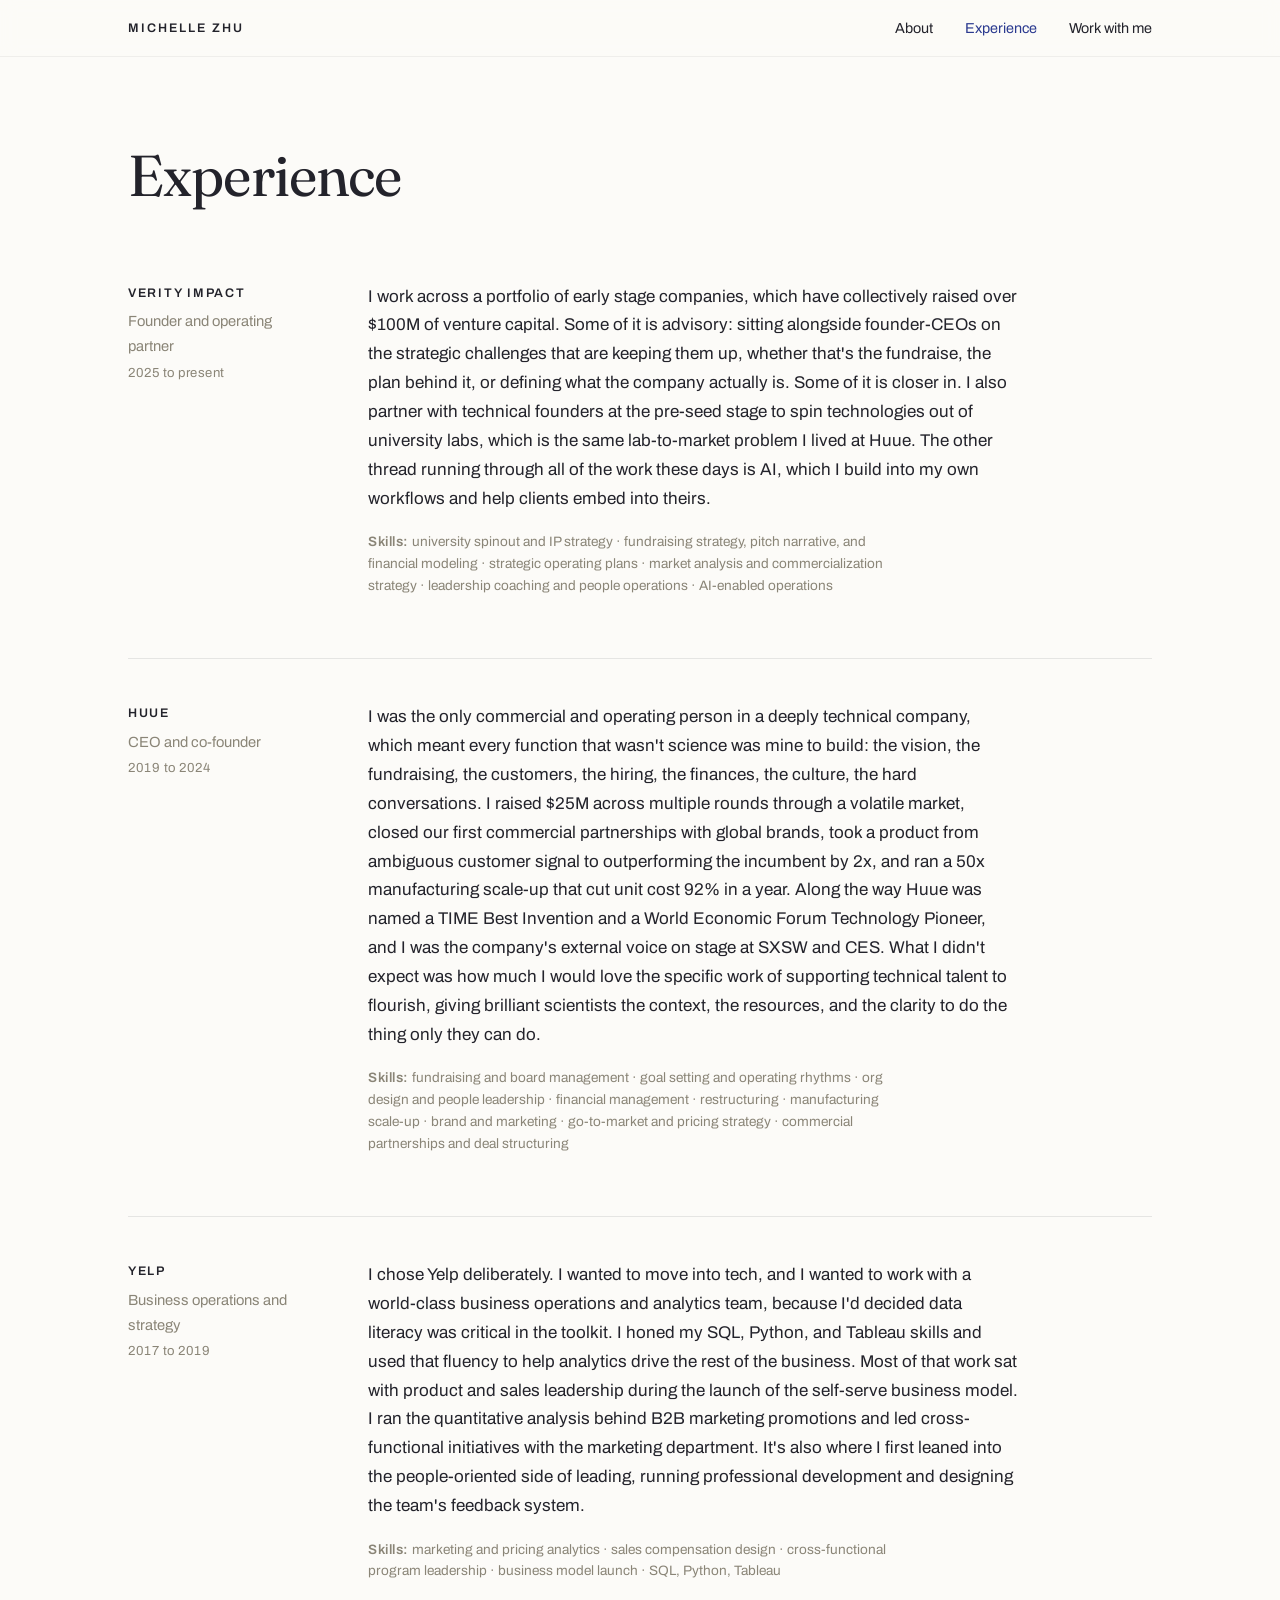
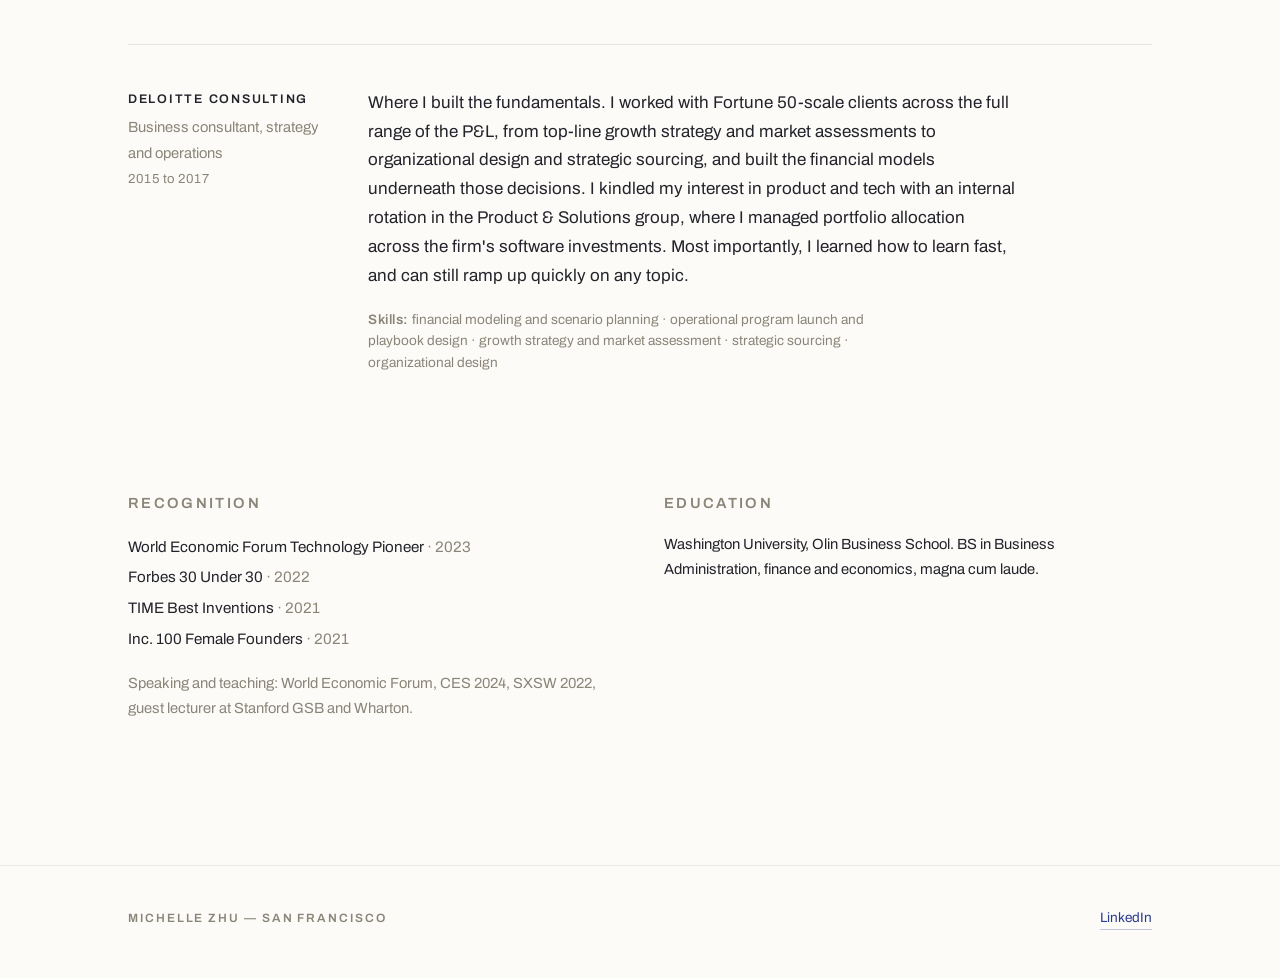
==== experience.html @ e478f890 "Split site into three pages: About, Experience, Work with me Move shared CSS to styles.css and JS to" ====
<!DOCTYPE html>
<html lang="en">
<head>
  <meta charset="UTF-8" />
  <meta name="viewport" content="width=device-width, initial-scale=1.0" />
  <title>Experience — Michelle Zhu</title>
  <meta name="description" content="Michelle Zhu's experience: Verity Impact, Huue, Yelp, and Deloitte Consulting." />

  <!-- Google Fonts: Fraunces (display) + Archivo (body/UI) -->
  <link rel="preconnect" href="https://fonts.googleapis.com" />
  <link rel="preconnect" href="https://fonts.gstatic.com" crossorigin />
  <link href="https://fonts.googleapis.com/css2?family=Archivo:wght@400;500;600&family=Fraunces:opsz,wght@9..144,400;9..144,500&display=swap" rel="stylesheet" />

  <link rel="stylesheet" href="styles.css" />
</head>
<body>

  <!-- ===================== NAV ===================== -->
  <header class="nav">
    <div class="wrap nav-inner">
      <a href="index.html" class="brand">Michelle Zhu</a>
      <button class="nav-toggle" aria-label="Menu" aria-expanded="false" aria-controls="nav-links">
        <svg width="22" height="22" viewBox="0 0 22 22" fill="none" stroke="currentColor" stroke-width="1.5">
          <line x1="3" y1="7" x2="19" y2="7" />
          <line x1="3" y1="15" x2="19" y2="15" />
        </svg>
      </button>
      <nav class="nav-links" id="nav-links">
        <a href="index.html">About</a>
        <a href="experience.html" aria-current="page">Experience</a>
        <a href="work.html">Work with me</a>
      </nav>
    </div>
  </header>

  <!-- ===================== PAGE HEADER ===================== -->
  <section class="page-hero">
    <div class="wrap">
      <h1>Experience</h1>
    </div>
  </section>

  <!-- ===================== EXPERIENCE ===================== -->
  <section id="experience" class="section">
    <div class="wrap">

      <!-- Verity Impact -->
      <div class="entry">
        <div class="entry-grid">
          <div>
            <p class="entry-org">Verity Impact</p>
            <p class="entry-meta">Founder and operating partner
              <span class="entry-dates">2025 to present</span>
            </p>
          </div>
          <div class="entry-body">
            <p>I work across a portfolio of early stage companies, which have collectively raised over $100M of venture capital. Some of it is advisory: sitting alongside founder-CEOs on the strategic challenges that are keeping them up, whether that's the fundraise, the plan behind it, or defining what the company actually is. Some of it is closer in. I also partner with technical founders at the pre-seed stage to spin technologies out of university labs, which is the same lab-to-market problem I lived at Huue. The other thread running through all of the work these days is AI, which I build into my own workflows and help clients embed into theirs.</p>
            <p class="skills"><span class="skills-label">Skills:</span> university spinout and IP strategy · fundraising strategy, pitch narrative, and financial modeling · strategic operating plans · market analysis and commercialization strategy · leadership coaching and people operations · AI-enabled operations</p>
          </div>
        </div>
      </div>

      <!-- Huue -->
      <div class="entry">
        <div class="entry-grid">
          <div>
            <p class="entry-org">Huue</p>
            <p class="entry-meta">CEO and co-founder
              <span class="entry-dates">2019 to 2024</span>
            </p>
          </div>
          <div class="entry-body">
            <p>I was the only commercial and operating person in a deeply technical company, which meant every function that wasn't science was mine to build: the vision, the fundraising, the customers, the hiring, the finances, the culture, the hard conversations. I raised $25M across multiple rounds through a volatile market, closed our first commercial partnerships with global brands, took a product from ambiguous customer signal to outperforming the incumbent by 2x, and ran a 50x manufacturing scale-up that cut unit cost 92% in a year. Along the way Huue was named a TIME Best Invention and a World Economic Forum Technology Pioneer, and I was the company's external voice on stage at SXSW and CES. What I didn't expect was how much I would love the specific work of supporting technical talent to flourish, giving brilliant scientists the context, the resources, and the clarity to do the thing only they can do.</p>
            <p class="skills"><span class="skills-label">Skills:</span> fundraising and board management · goal setting and operating rhythms · org design and people leadership · financial management · restructuring · manufacturing scale-up · brand and marketing · go-to-market and pricing strategy · commercial partnerships and deal structuring</p>
          </div>
        </div>
      </div>

      <!-- Yelp -->
      <div class="entry">
        <div class="entry-grid">
          <div>
            <p class="entry-org">Yelp</p>
            <p class="entry-meta">Business operations and strategy
              <span class="entry-dates">2017 to 2019</span>
            </p>
          </div>
          <div class="entry-body">
            <p>I chose Yelp deliberately. I wanted to move into tech, and I wanted to work with a world-class business operations and analytics team, because I'd decided data literacy was critical in the toolkit. I honed my SQL, Python, and Tableau skills and used that fluency to help analytics drive the rest of the business. Most of that work sat with product and sales leadership during the launch of the self-serve business model. I ran the quantitative analysis behind B2B marketing promotions and led cross-functional initiatives with the marketing department. It's also where I first leaned into the people-oriented side of leading, running professional development and designing the team's feedback system.</p>
            <p class="skills"><span class="skills-label">Skills:</span> marketing and pricing analytics · sales compensation design · cross-functional program leadership · business model launch · SQL, Python, Tableau</p>
          </div>
        </div>
      </div>

      <!-- Deloitte -->
      <div class="entry">
        <div class="entry-grid">
          <div>
            <p class="entry-org">Deloitte Consulting</p>
            <p class="entry-meta">Business consultant, strategy and operations
              <span class="entry-dates">2015 to 2017</span>
            </p>
          </div>
          <div class="entry-body">
            <p>Where I built the fundamentals. I worked with Fortune 50-scale clients across the full range of the P&L, from top-line growth strategy and market assessments to organizational design and strategic sourcing, and built the financial models underneath those decisions. I kindled my interest in product and tech with an internal rotation in the Product & Solutions group, where I managed portfolio allocation across the firm's software investments. Most importantly, I learned how to learn fast, and can still ramp up quickly on any topic.</p>
            <p class="skills"><span class="skills-label">Skills:</span> financial modeling and scenario planning · operational program launch and playbook design · growth strategy and market assessment · strategic sourcing · organizational design</p>
          </div>
        </div>
      </div>

      <!-- Recognition + Education -->
      <div class="compact-grid">
        <div class="compact">
          <p class="label" style="margin-bottom: 1rem;">Recognition</p>
          <ul>
            <li>World Economic Forum Technology Pioneer <span class="year">· 2023</span></li>
            <li>Forbes 30 Under 30 <span class="year">· 2022</span></li>
            <li>TIME Best Inventions <span class="year">· 2021</span></li>
            <li>Inc. 100 Female Founders <span class="year">· 2021</span></li>
          </ul>
          <p>Speaking and teaching: World Economic Forum, CES 2024, SXSW 2022, guest lecturer at Stanford GSB and Wharton.</p>
        </div>
        <div class="compact">
          <p class="label" style="margin-bottom: 1rem;">Education</p>
          <p style="color: var(--ink);">Washington University, Olin Business School. BS in Business Administration, finance and economics, magna cum laude.</p>
        </div>
      </div>
    </div>
  </section>

  <!-- ===================== FOOTER ===================== -->
  <footer>
    <div class="wrap footer-inner">
      <span class="label">Michelle Zhu — San Francisco</span>
      <a href="https://linkedin.com/in/michellejzhu35" target="_blank" rel="noopener">LinkedIn</a>
    </div>
  </footer>

  <script src="main.js"></script>
</body>
</html>
---- styles.css ----
:root {
  --paper: #FCFBF8;
  --ink: #23232B;
  --indigo: #2B3A8F;
  --warm-gray: #8A8577;

  --display: "Fraunces", Georgia, serif;
  --body: "Archivo", -apple-system, BlinkMacSystemFont, "Segoe UI", sans-serif;

  --measure: 65ch;
  --max: 1120px;
}

* { box-sizing: border-box; }

html { scroll-behavior: smooth; }

body {
  margin: 0;
  background: var(--paper);
  color: var(--ink);
  font-family: var(--body);
  font-size: 1.0625rem;
  line-height: 1.7;
  -webkit-font-smoothing: antialiased;
  text-rendering: optimizeLegibility;
}

/* Selection nods to the accent */
::selection { background: rgba(43, 58, 143, 0.14); }

a {
  color: var(--indigo);
  text-decoration: none;
  border-bottom: 1px solid rgba(43, 58, 143, 0.28);
  transition: border-color 0.15s ease;
}
a:hover { border-bottom-color: var(--indigo); }

/* ---------- Layout helpers ---------- */
.wrap {
  width: 100%;
  max-width: var(--max);
  margin: 0 auto;
  padding: 0 clamp(1.25rem, 5vw, 3rem);
}

.measure { max-width: var(--measure); }

.label {
  font-family: var(--body);
  font-size: 0.75rem;
  font-weight: 600;
  letter-spacing: 0.16em;
  text-transform: uppercase;
  color: var(--warm-gray);
}

/* ---------- Top nav ---------- */
.nav {
  position: sticky;
  top: 0;
  z-index: 50;
  background: rgba(252, 251, 248, 0.88);
  backdrop-filter: saturate(140%) blur(8px);
  -webkit-backdrop-filter: saturate(140%) blur(8px);
  border-bottom: 1px solid rgba(35, 35, 43, 0.06);
}
.nav-inner {
  display: flex;
  align-items: center;
  justify-content: space-between;
  padding-top: 1rem;
  padding-bottom: 1rem;
}
.brand {
  font-family: var(--body);
  font-size: 0.78rem;
  font-weight: 600;
  letter-spacing: 0.16em;
  text-transform: uppercase;
  color: var(--ink);
  border: none;
}
.brand:hover { border: none; }
.nav-links {
  display: flex;
  gap: 2rem;
  align-items: center;
}
.nav-links a {
  font-size: 0.9rem;
  color: var(--ink);
  border: none;
}
.nav-links a:hover { color: var(--indigo); border: none; }
.nav-links a[aria-current="page"] { color: var(--indigo); }

.nav-toggle {
  display: none;
  background: none;
  border: none;
  cursor: pointer;
  padding: 0.4rem;
  color: var(--ink);
}
.nav-toggle svg { display: block; }

/* ---------- Hero (About) ---------- */
.hero {
  padding-top: clamp(3.5rem, 9vw, 6.5rem);
  padding-bottom: clamp(2.5rem, 6vw, 4rem);
}
.hero-grid {
  display: grid;
  grid-template-columns: 1fr;
  gap: clamp(2rem, 5vw, 3.5rem);
  align-items: start;
}
@media (min-width: 860px) {
  .hero-grid {
    grid-template-columns: minmax(0, 1.35fr) minmax(0, 1fr);
    align-items: center;
  }
}

.hero .kicker {
  margin: 0 0 1.5rem;
}
.hero h1 {
  font-family: var(--display);
  font-weight: 400;
  font-size: clamp(2.6rem, 6.4vw, 4.4rem);
  line-height: 1.05;
  letter-spacing: -0.015em;
  margin: 0 0 1.4rem;
}
.hero h1 .accent { color: var(--indigo); }
.hero .subhead {
  font-family: var(--display);
  font-weight: 400;
  font-size: clamp(1.15rem, 2.4vw, 1.5rem);
  line-height: 1.35;
  color: var(--ink);
  max-width: 34ch;
  margin: 0;
}

/* ---------- Interior page header ---------- */
.page-hero {
  padding-top: clamp(3rem, 8vw, 5.5rem);
  padding-bottom: clamp(1rem, 3vw, 1.75rem);
}
.page-hero .kicker { margin: 0 0 0.9rem; }
.page-hero h1 {
  font-family: var(--display);
  font-weight: 400;
  font-size: clamp(2.2rem, 5.2vw, 3.6rem);
  line-height: 1.06;
  letter-spacing: -0.015em;
  margin: 0;
}

/* Photo */
.portrait {
  width: 100%;
  aspect-ratio: 4 / 5;
  background: linear-gradient(160deg, #EFEDE6 0%, #E7E4DA 100%);
  border-radius: 2px;
  display: flex;
  align-items: center;
  justify-content: center;
  overflow: hidden;
}
.portrait img {
  width: 100%;
  height: 100%;
  object-fit: cover;
  display: block;
}
.portrait .placeholder {
  font-family: var(--body);
  font-size: 0.72rem;
  letter-spacing: 0.14em;
  text-transform: uppercase;
  color: var(--warm-gray);
  text-align: center;
  padding: 1rem;
}

/* ---------- Sections ---------- */
section { scroll-margin-top: 5rem; }

.section {
  padding-top: clamp(2rem, 5vw, 3rem);
  padding-bottom: clamp(1rem, 3vw, 2rem);
}
.section-head {
  margin-bottom: clamp(2rem, 4vw, 3rem);
}

.narrative p {
  max-width: var(--measure);
  margin: 0 0 1.5rem;
}
.narrative p:last-child { margin-bottom: 0; }

/* thin divider */
.rule {
  border: none;
  border-top: 1px solid rgba(35, 35, 43, 0.1);
  margin: clamp(3rem, 7vw, 5rem) 0 0;
  max-width: var(--max);
}

/* ---------- Experience ---------- */
.xp-intro {
  font-family: var(--display);
  font-size: clamp(1.35rem, 3vw, 1.9rem);
  font-weight: 400;
  line-height: 1.3;
  letter-spacing: -0.01em;
  max-width: 24ch;
  margin: 0;
}

.entry {
  padding: clamp(2rem, 4vw, 2.75rem) 0;
  border-top: 1px solid rgba(35, 35, 43, 0.1);
}
.entry:first-of-type { border-top: none; padding-top: 0; }

.entry-grid {
  display: grid;
  grid-template-columns: 1fr;
  gap: 0.35rem 3rem;
}
@media (min-width: 820px) {
  .entry-grid {
    grid-template-columns: 12rem minmax(0, 1fr);
    gap: 0 3rem;
  }
}

.entry-org {
  font-family: var(--body);
  font-size: 0.78rem;
  font-weight: 600;
  letter-spacing: 0.14em;
  text-transform: uppercase;
  color: var(--ink);
  margin: 0 0 0.35rem;
}
.entry-meta {
  font-size: 0.92rem;
  color: var(--warm-gray);
  margin: 0;
}
.entry-dates {
  display: block;
  margin-top: 0.15rem;
  font-size: 0.82rem;
  letter-spacing: 0.04em;
  color: var(--warm-gray);
}
.entry-body p {
  max-width: var(--measure);
  margin: 0 0 1.1rem;
}
.skills {
  max-width: var(--measure);
  font-size: 0.85rem;
  line-height: 1.6;
  color: var(--warm-gray);
  margin: 0;
}
.skills .skills-label {
  font-weight: 600;
  letter-spacing: 0.04em;
}

/* Recognition + Education compact blocks */
.compact-grid {
  display: grid;
  grid-template-columns: 1fr;
  gap: clamp(2rem, 5vw, 3rem);
  margin-top: clamp(2.5rem, 5vw, 3.5rem);
}
@media (min-width: 720px) {
  .compact-grid { grid-template-columns: 1fr 1fr; }
}
.compact h3 {
  margin: 0 0 1rem;
}
.compact ul {
  list-style: none;
  padding: 0;
  margin: 0 0 1rem;
  max-width: var(--measure);
}
.compact li {
  font-size: 0.95rem;
  color: var(--ink);
  padding: 0.15rem 0;
}
.compact li .year { color: var(--warm-gray); }
.compact p {
  font-size: 0.92rem;
  color: var(--warm-gray);
  max-width: var(--measure);
  margin: 0;
}

/* ---------- Work with me ---------- */
.offer {
  margin: clamp(1.5rem, 4vw, 2.5rem) 0 0;
}
.offer-item {
  max-width: var(--measure);
  padding: 1.25rem 0;
  border-top: 1px solid rgba(35, 35, 43, 0.1);
}
.offer-item:first-child { border-top: none; }
.offer-item h3 {
  font-family: var(--display);
  font-weight: 500;
  font-size: 1.2rem;
  margin: 0 0 0.4rem;
  display: inline;
}
.offer-item p {
  margin: 0.4rem 0 0;
}

/* Contact */
.contact {
  margin-top: clamp(3rem, 6vw, 4.5rem);
  display: grid;
  grid-template-columns: 1fr;
  gap: clamp(2rem, 5vw, 3.5rem);
}
@media (min-width: 820px) {
  .contact { grid-template-columns: minmax(0, 1fr) minmax(0, 1.1fr); }
}
.contact-intro p { max-width: 34ch; margin: 0.75rem 0 0; }

.btn-linkedin {
  display: inline-flex;
  align-items: center;
  gap: 0.55rem;
  margin-top: 1.5rem;
  font-family: var(--body);
  font-size: 0.95rem;
  font-weight: 500;
  color: var(--paper);
  background: var(--indigo);
  padding: 0.7rem 1.25rem;
  border-radius: 2px;
  border: none;
  transition: background 0.15s ease;
}
.btn-linkedin:hover { background: #22307a; border: none; }
.btn-linkedin svg { display: block; }

/* Form */
form { max-width: 30rem; }
.field { margin-bottom: 1.25rem; }
.field label {
  display: block;
  font-size: 0.72rem;
  font-weight: 600;
  letter-spacing: 0.12em;
  text-transform: uppercase;
  color: var(--warm-gray);
  margin-bottom: 0.5rem;
}
.field input,
.field textarea {
  width: 100%;
  font-family: var(--body);
  font-size: 1rem;
  color: var(--ink);
  background: transparent;
  border: none;
  border-bottom: 1px solid rgba(35, 35, 43, 0.22);
  padding: 0.5rem 0;
  border-radius: 0;
  transition: border-color 0.15s ease;
}
.field textarea {
  resize: vertical;
  min-height: 5.5rem;
  line-height: 1.55;
}
.field input:focus,
.field textarea:focus {
  outline: none;
  border-bottom-color: var(--indigo);
}
.btn-submit {
  font-family: var(--body);
  font-size: 0.95rem;
  font-weight: 500;
  color: var(--paper);
  background: var(--ink);
  border: none;
  padding: 0.7rem 1.5rem;
  border-radius: 2px;
  cursor: pointer;
  transition: background 0.15s ease;
}
.btn-submit:hover { background: #000; }
.form-status {
  margin-top: 1rem;
  font-size: 0.9rem;
  color: var(--indigo);
  min-height: 1.2rem;
}
.form-status.error { color: #a13b2b; }

/* ---------- Footer ---------- */
footer {
  margin-top: clamp(4rem, 9vw, 7rem);
  padding: 2.5rem 0 3rem;
  border-top: 1px solid rgba(35, 35, 43, 0.08);
}
.footer-inner {
  display: flex;
  flex-wrap: wrap;
  gap: 0.5rem 1.5rem;
  align-items: baseline;
  justify-content: space-between;
}
footer .label { color: var(--warm-gray); }
footer a { font-size: 0.85rem; }

/* ---------- Mobile nav ---------- */
@media (max-width: 719px) {
  .nav-toggle { display: inline-flex; }
  .nav-links {
    position: absolute;
    top: 100%;
    left: 0;
    right: 0;
    flex-direction: column;
    gap: 0;
    align-items: stretch;
    background: var(--paper);
    border-bottom: 1px solid rgba(35, 35, 43, 0.08);
    max-height: 0;
    overflow: hidden;
    transition: max-height 0.25s ease;
  }
  .nav-links.open { max-height: 240px; }
  .nav-links a {
    padding: 0.9rem clamp(1.25rem, 5vw, 3rem);
    border-bottom: 1px solid rgba(35, 35, 43, 0.06);
  }
}

@media (prefers-reduced-motion: reduce) {
  html { scroll-behavior: auto; }
  * { transition: none !important; }
}
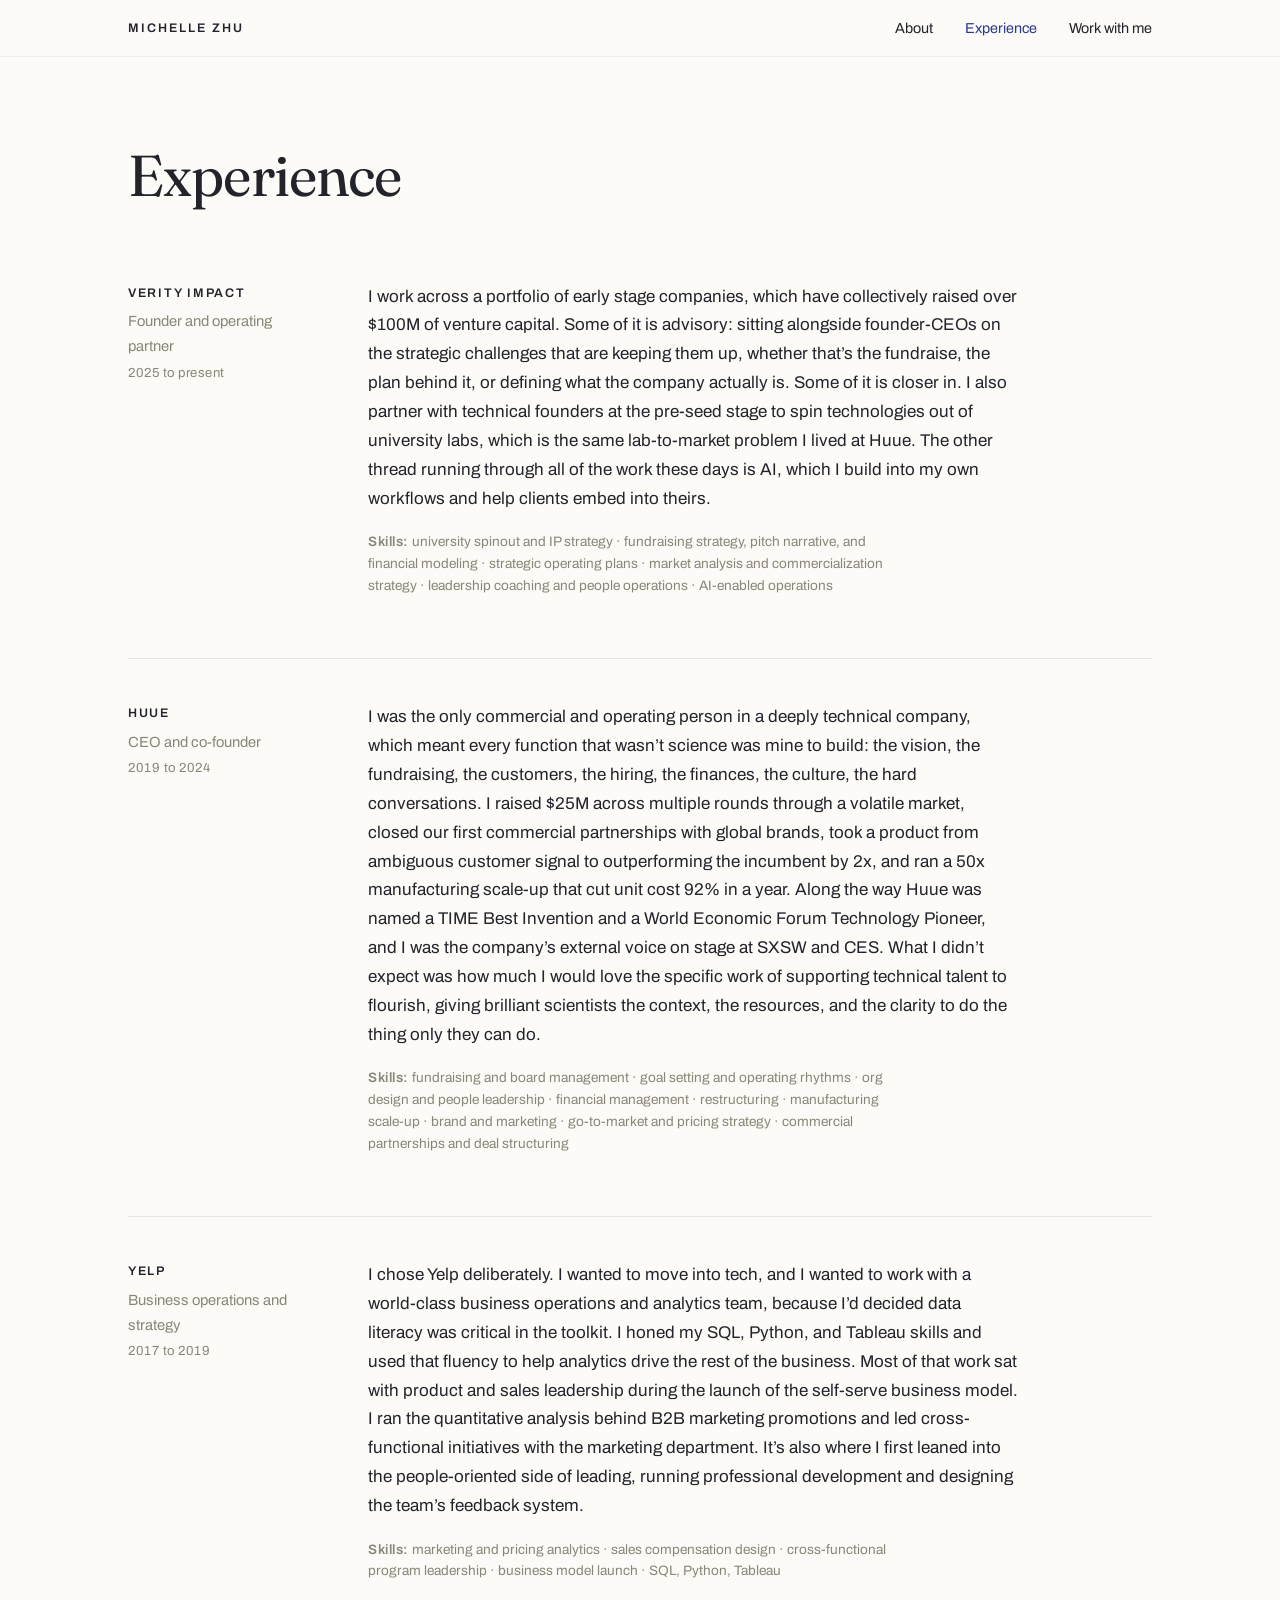
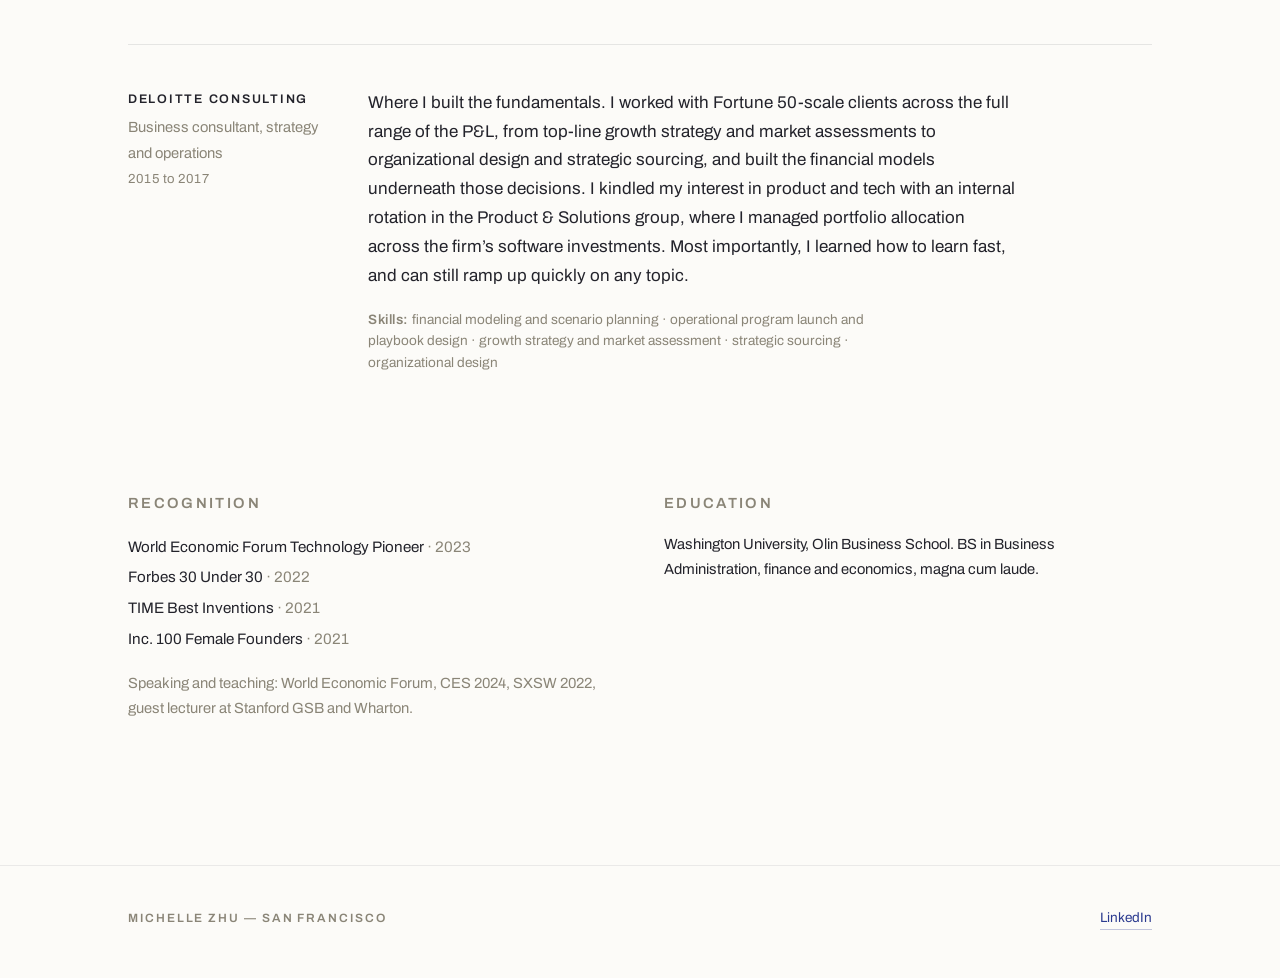
==== commit cb8c7fd5: "style(design): use typographic apostrophes in body copy" ====
--- a/experience.html
+++ b/experience.html
@@ -4,7 +4,7 @@
   <meta charset="UTF-8" />
   <meta name="viewport" content="width=device-width, initial-scale=1.0" />
   <title>Experience — Michelle Zhu</title>
-  <meta name="description" content="Michelle Zhu's experience: Verity Impact, Huue, Yelp, and Deloitte Consulting." />
+  <meta name="description" content="Michelle Zhu’s experience: Verity Impact, Huue, Yelp, and Deloitte Consulting." />
 
   <!-- Google Fonts: Fraunces (display) + Archivo (body/UI) -->
   <link rel="preconnect" href="https://fonts.googleapis.com" />
@@ -54,7 +54,7 @@
             </p>
           </div>
           <div class="entry-body">
-            <p>I work across a portfolio of early stage companies, which have collectively raised over $100M of venture capital. Some of it is advisory: sitting alongside founder-CEOs on the strategic challenges that are keeping them up, whether that's the fundraise, the plan behind it, or defining what the company actually is. Some of it is closer in. I also partner with technical founders at the pre-seed stage to spin technologies out of university labs, which is the same lab-to-market problem I lived at Huue. The other thread running through all of the work these days is AI, which I build into my own workflows and help clients embed into theirs.</p>
+            <p>I work across a portfolio of early stage companies, which have collectively raised over $100M of venture capital. Some of it is advisory: sitting alongside founder-CEOs on the strategic challenges that are keeping them up, whether that’s the fundraise, the plan behind it, or defining what the company actually is. Some of it is closer in. I also partner with technical founders at the pre-seed stage to spin technologies out of university labs, which is the same lab-to-market problem I lived at Huue. The other thread running through all of the work these days is AI, which I build into my own workflows and help clients embed into theirs.</p>
             <p class="skills"><span class="skills-label">Skills:</span> university spinout and IP strategy · fundraising strategy, pitch narrative, and financial modeling · strategic operating plans · market analysis and commercialization strategy · leadership coaching and people operations · AI-enabled operations</p>
           </div>
         </div>
@@ -70,7 +70,7 @@
             </p>
           </div>
           <div class="entry-body">
-            <p>I was the only commercial and operating person in a deeply technical company, which meant every function that wasn't science was mine to build: the vision, the fundraising, the customers, the hiring, the finances, the culture, the hard conversations. I raised $25M across multiple rounds through a volatile market, closed our first commercial partnerships with global brands, took a product from ambiguous customer signal to outperforming the incumbent by 2x, and ran a 50x manufacturing scale-up that cut unit cost 92% in a year. Along the way Huue was named a TIME Best Invention and a World Economic Forum Technology Pioneer, and I was the company's external voice on stage at SXSW and CES. What I didn't expect was how much I would love the specific work of supporting technical talent to flourish, giving brilliant scientists the context, the resources, and the clarity to do the thing only they can do.</p>
+            <p>I was the only commercial and operating person in a deeply technical company, which meant every function that wasn’t science was mine to build: the vision, the fundraising, the customers, the hiring, the finances, the culture, the hard conversations. I raised $25M across multiple rounds through a volatile market, closed our first commercial partnerships with global brands, took a product from ambiguous customer signal to outperforming the incumbent by 2x, and ran a 50x manufacturing scale-up that cut unit cost 92% in a year. Along the way Huue was named a TIME Best Invention and a World Economic Forum Technology Pioneer, and I was the company’s external voice on stage at SXSW and CES. What I didn’t expect was how much I would love the specific work of supporting technical talent to flourish, giving brilliant scientists the context, the resources, and the clarity to do the thing only they can do.</p>
             <p class="skills"><span class="skills-label">Skills:</span> fundraising and board management · goal setting and operating rhythms · org design and people leadership · financial management · restructuring · manufacturing scale-up · brand and marketing · go-to-market and pricing strategy · commercial partnerships and deal structuring</p>
           </div>
         </div>
@@ -86,7 +86,7 @@
             </p>
           </div>
           <div class="entry-body">
-            <p>I chose Yelp deliberately. I wanted to move into tech, and I wanted to work with a world-class business operations and analytics team, because I'd decided data literacy was critical in the toolkit. I honed my SQL, Python, and Tableau skills and used that fluency to help analytics drive the rest of the business. Most of that work sat with product and sales leadership during the launch of the self-serve business model. I ran the quantitative analysis behind B2B marketing promotions and led cross-functional initiatives with the marketing department. It's also where I first leaned into the people-oriented side of leading, running professional development and designing the team's feedback system.</p>
+            <p>I chose Yelp deliberately. I wanted to move into tech, and I wanted to work with a world-class business operations and analytics team, because I’d decided data literacy was critical in the toolkit. I honed my SQL, Python, and Tableau skills and used that fluency to help analytics drive the rest of the business. Most of that work sat with product and sales leadership during the launch of the self-serve business model. I ran the quantitative analysis behind B2B marketing promotions and led cross-functional initiatives with the marketing department. It’s also where I first leaned into the people-oriented side of leading, running professional development and designing the team’s feedback system.</p>
             <p class="skills"><span class="skills-label">Skills:</span> marketing and pricing analytics · sales compensation design · cross-functional program leadership · business model launch · SQL, Python, Tableau</p>
           </div>
         </div>
@@ -102,7 +102,7 @@
             </p>
           </div>
           <div class="entry-body">
-            <p>Where I built the fundamentals. I worked with Fortune 50-scale clients across the full range of the P&L, from top-line growth strategy and market assessments to organizational design and strategic sourcing, and built the financial models underneath those decisions. I kindled my interest in product and tech with an internal rotation in the Product & Solutions group, where I managed portfolio allocation across the firm's software investments. Most importantly, I learned how to learn fast, and can still ramp up quickly on any topic.</p>
+            <p>Where I built the fundamentals. I worked with Fortune 50-scale clients across the full range of the P&L, from top-line growth strategy and market assessments to organizational design and strategic sourcing, and built the financial models underneath those decisions. I kindled my interest in product and tech with an internal rotation in the Product & Solutions group, where I managed portfolio allocation across the firm’s software investments. Most importantly, I learned how to learn fast, and can still ramp up quickly on any topic.</p>
             <p class="skills"><span class="skills-label">Skills:</span> financial modeling and scenario planning · operational program launch and playbook design · growth strategy and market assessment · strategic sourcing · organizational design</p>
           </div>
         </div>
--- a/styles.css
+++ b/styles.css
@@ -176,6 +176,10 @@
   width: 100%;
   height: 100%;
   object-fit: cover;
+  /* Focus + zoom on Michelle: origin sits on her face so scaling crops the room, not her */
+  object-position: 50% 46%;
+  transform: scale(1.35);
+  transform-origin: 50% 42%;
   display: block;
 }
 .portrait .placeholder {
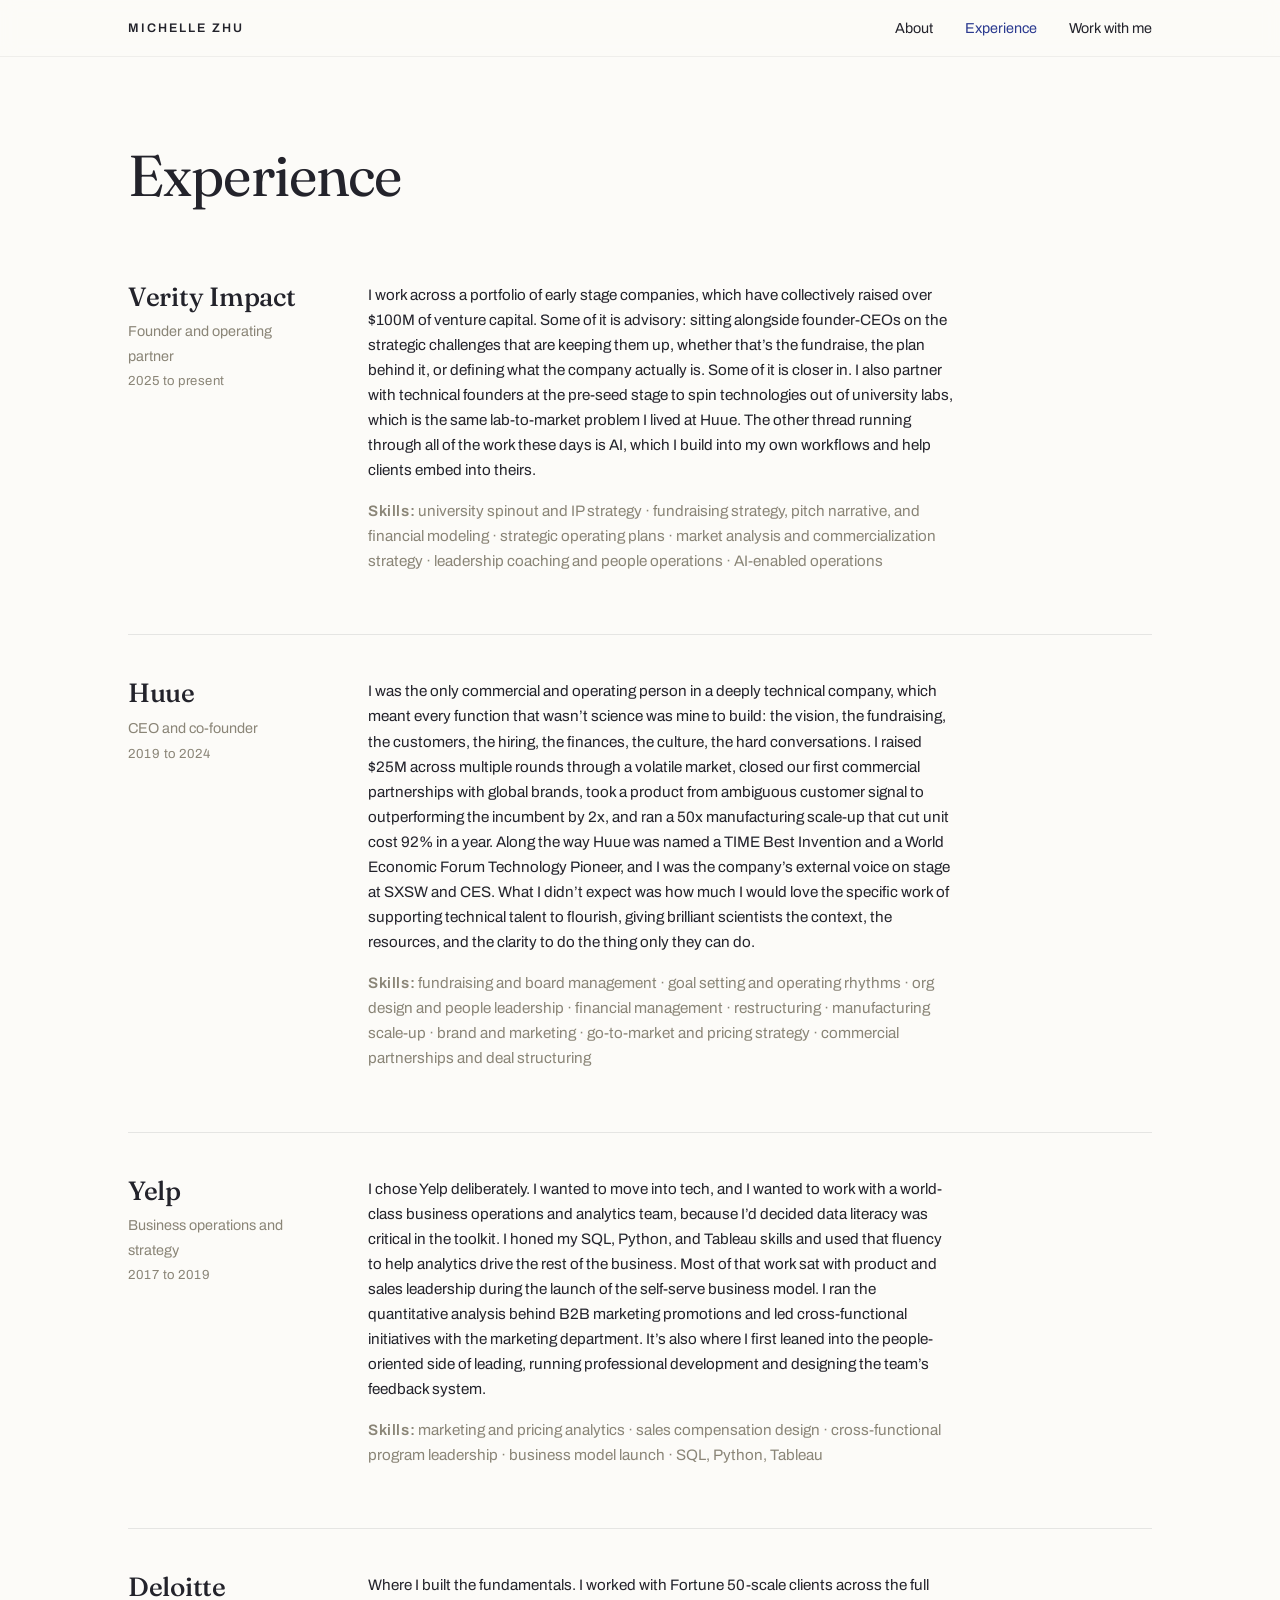
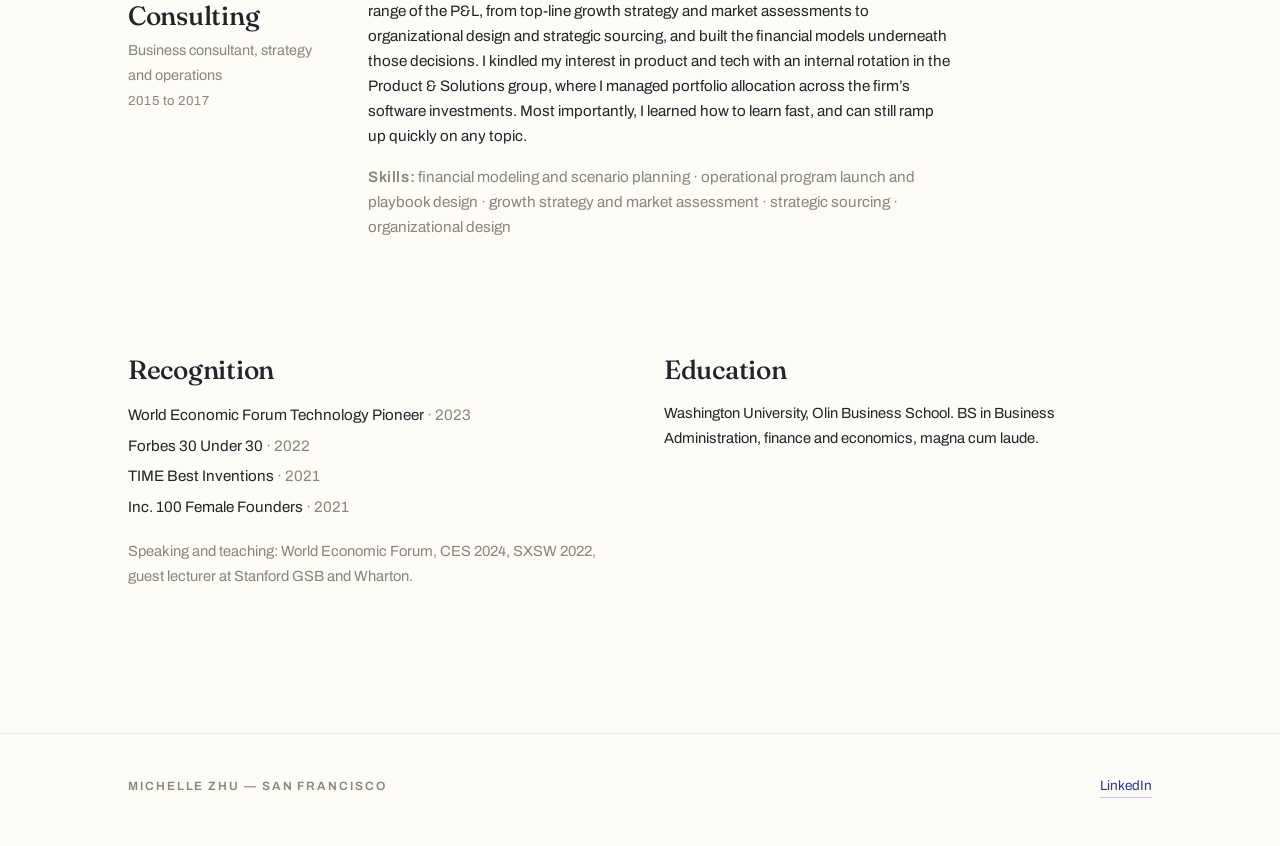
==== commit 1604384e: "Strengthen Experience hierarchy: larger company/section headings, smaller narrative" ====
--- a/experience.html
+++ b/experience.html
@@ -111,7 +111,7 @@
       <!-- Recognition + Education -->
       <div class="compact-grid">
         <div class="compact">
-          <p class="label" style="margin-bottom: 1rem;">Recognition</p>
+          <h2 class="block-title">Recognition</h2>
           <ul>
             <li>World Economic Forum Technology Pioneer <span class="year">· 2023</span></li>
             <li>Forbes 30 Under 30 <span class="year">· 2022</span></li>
@@ -121,7 +121,7 @@
           <p>Speaking and teaching: World Economic Forum, CES 2024, SXSW 2022, guest lecturer at Stanford GSB and Wharton.</p>
         </div>
         <div class="compact">
-          <p class="label" style="margin-bottom: 1rem;">Education</p>
+          <h2 class="block-title">Education</h2>
           <p style="color: var(--ink);">Washington University, Olin Business School. BS in Business Administration, finance and economics, magna cum laude.</p>
         </div>
       </div>
--- a/styles.css
+++ b/styles.css
@@ -144,6 +144,7 @@
   color: var(--ink);
   max-width: 34ch;
   margin: 0;
+  text-wrap: balance;
 }
 
 /* ---------- Interior page header ---------- */
@@ -159,6 +160,7 @@
   line-height: 1.06;
   letter-spacing: -0.015em;
   margin: 0;
+  text-wrap: balance;
 }
 
 /* Photo */
@@ -226,6 +228,7 @@
   letter-spacing: -0.01em;
   max-width: 24ch;
   margin: 0;
+  text-wrap: balance;
 }
 
 .entry {
@@ -247,16 +250,16 @@
 }
 
 .entry-org {
-  font-family: var(--body);
-  font-size: 0.78rem;
-  font-weight: 600;
-  letter-spacing: 0.14em;
-  text-transform: uppercase;
-  color: var(--ink);
-  margin: 0 0 0.35rem;
+  font-family: var(--display);
+  font-size: clamp(1.4rem, 2.2vw, 1.65rem);
+  font-weight: 500;
+  line-height: 1.08;
+  letter-spacing: -0.01em;
+  color: var(--ink);
+  margin: 0 0 0.5rem;
 }
 .entry-meta {
-  font-size: 0.92rem;
+  font-size: 0.9rem;
   color: var(--warm-gray);
   margin: 0;
 }
@@ -269,7 +272,9 @@
 }
 .entry-body p {
   max-width: var(--measure);
-  margin: 0 0 1.1rem;
+  font-size: 0.95rem;
+  line-height: 1.65;
+  margin: 0 0 1rem;
 }
 .skills {
   max-width: var(--measure);
@@ -296,6 +301,15 @@
 .compact h3 {
   margin: 0 0 1rem;
 }
+.block-title {
+  font-family: var(--display);
+  font-size: clamp(1.4rem, 2.2vw, 1.65rem);
+  font-weight: 500;
+  line-height: 1.08;
+  letter-spacing: -0.01em;
+  color: var(--ink);
+  margin: 0 0 1rem;
+}
 .compact ul {
   list-style: none;
   padding: 0;
@@ -316,24 +330,38 @@
 }
 
 /* ---------- Work with me ---------- */
-.offer {
-  margin: clamp(1.5rem, 4vw, 2.5rem) 0 0;
-}
+/* Work lead: framing sentence on the left, the three engagements on the right */
+.work-lead {
+  display: grid;
+  grid-template-columns: 1fr;
+  gap: clamp(2rem, 5vw, 3rem);
+  margin-top: clamp(1.5rem, 4vw, 2.5rem);
+}
+@media (min-width: 860px) {
+  .work-lead {
+    grid-template-columns: minmax(0, 20rem) minmax(0, 1fr);
+    gap: clamp(3rem, 6vw, 5rem);
+    align-items: start;
+  }
+}
+.work-intro .xp-intro { max-width: none; }
+
 .offer-item {
-  max-width: var(--measure);
-  padding: 1.25rem 0;
+  padding: clamp(1.25rem, 3vw, 1.75rem) 0;
   border-top: 1px solid rgba(35, 35, 43, 0.1);
 }
-.offer-item:first-child { border-top: none; }
+.offer-item:first-child { border-top: none; padding-top: 0; }
 .offer-item h3 {
   font-family: var(--display);
   font-weight: 500;
-  font-size: 1.2rem;
+  font-size: 1.3rem;
+  line-height: 1.2;
+  letter-spacing: -0.01em;
   margin: 0 0 0.4rem;
-  display: inline;
 }
 .offer-item p {
-  margin: 0.4rem 0 0;
+  max-width: var(--measure);
+  margin: 0;
 }
 
 /* Contact */
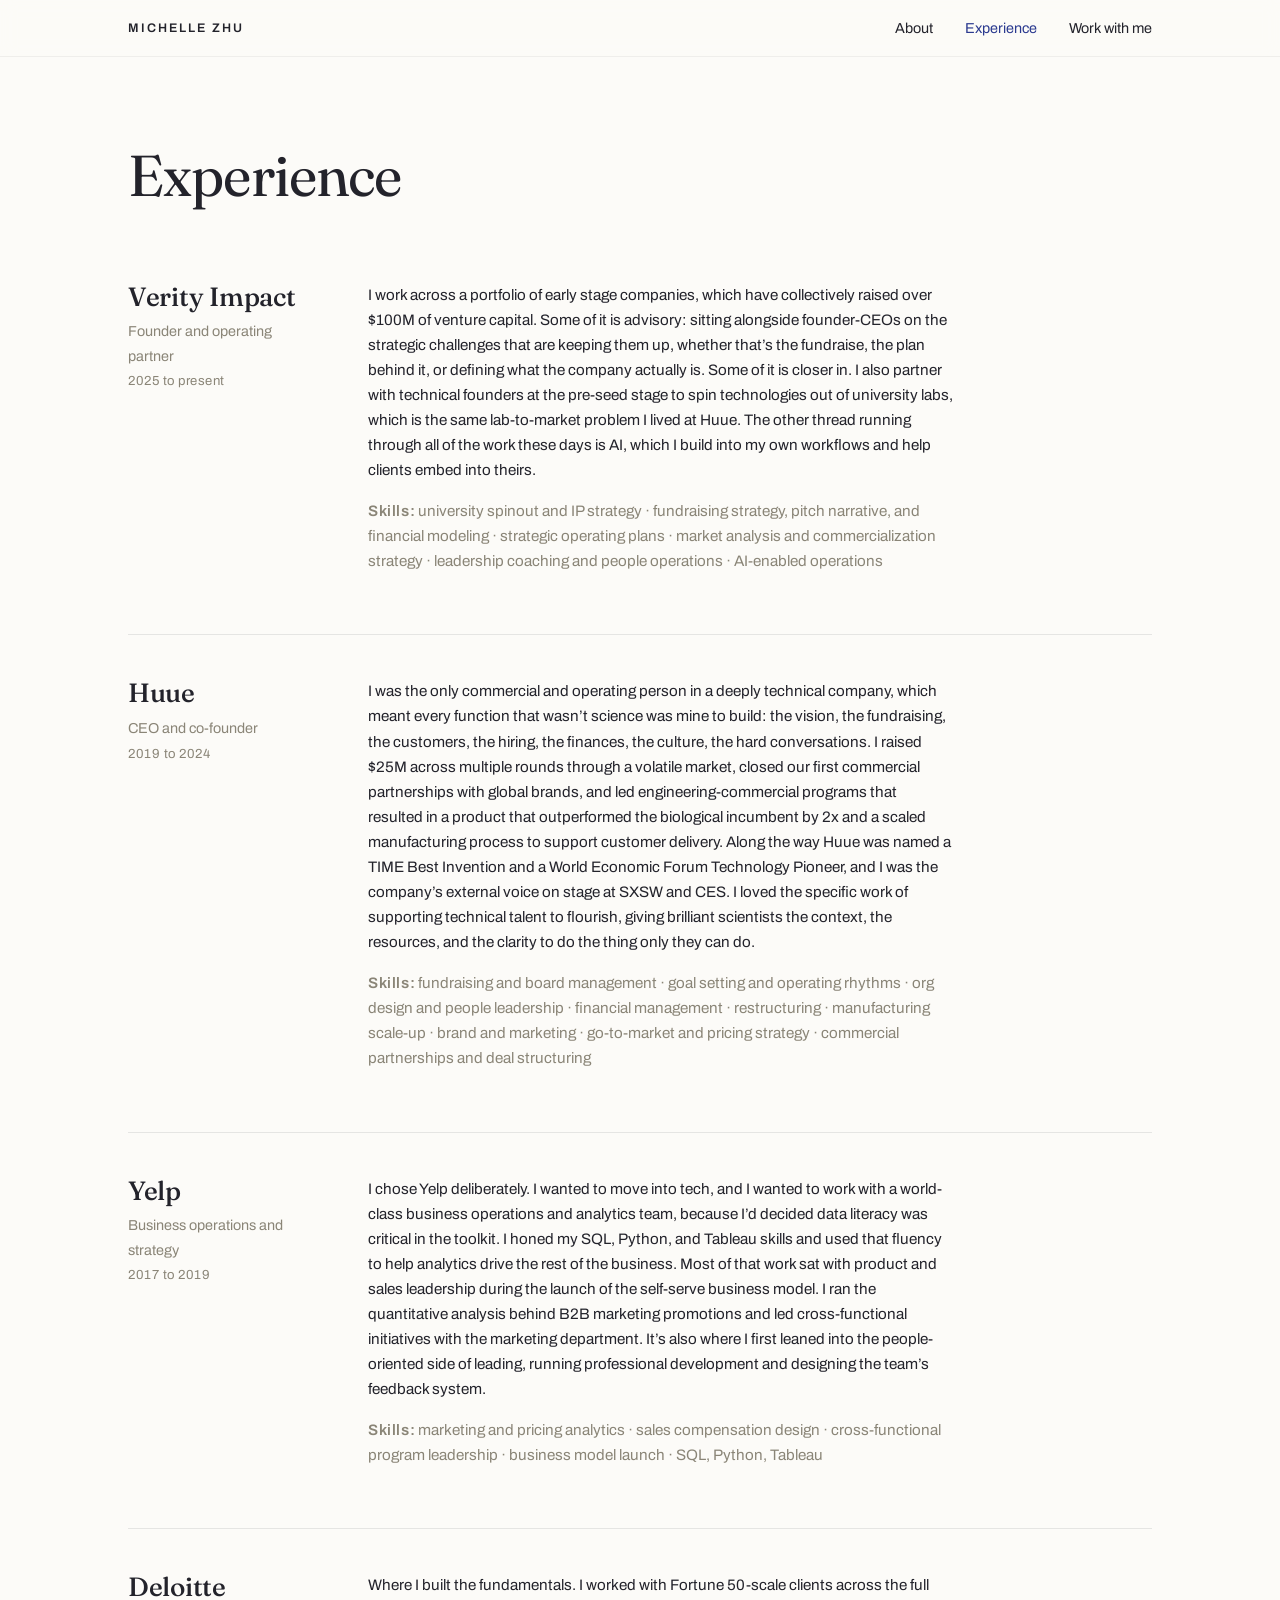
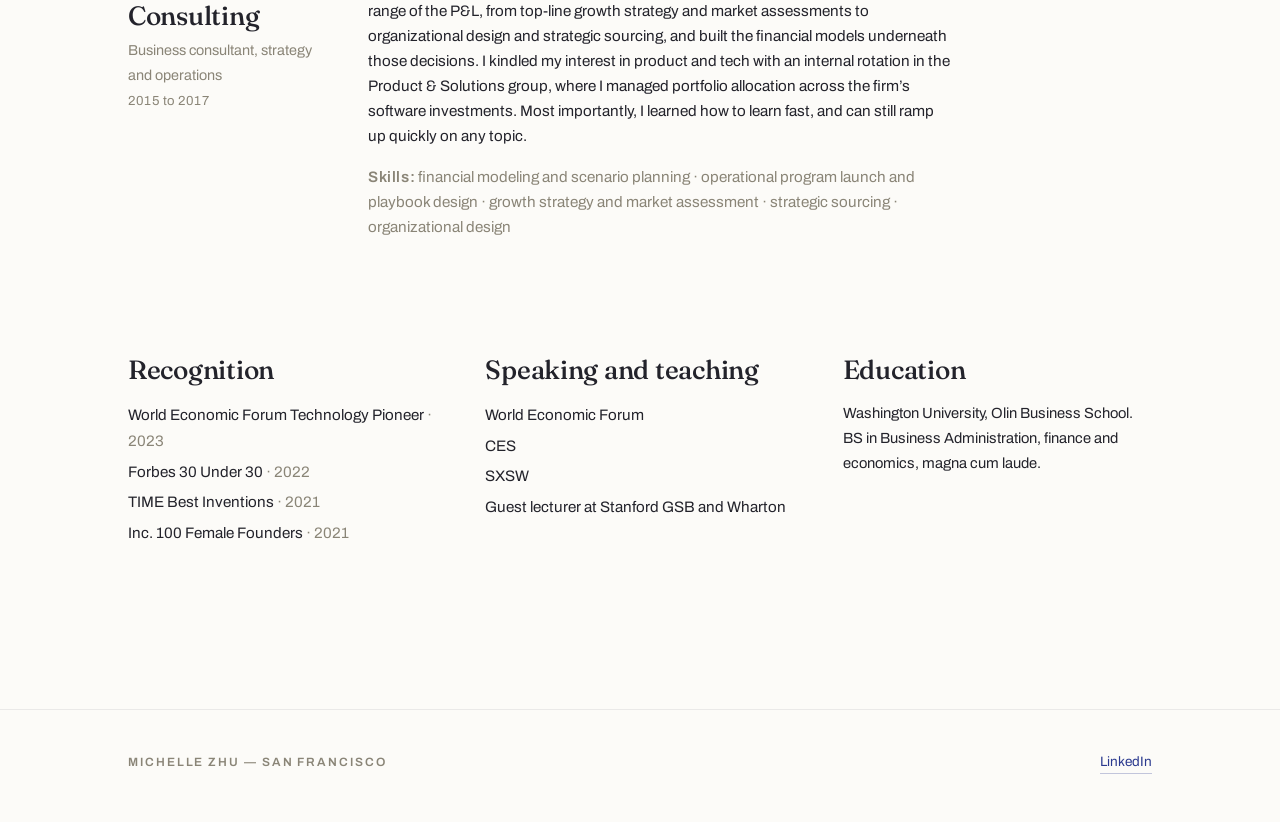
==== commit 2e85673a: "Update Huue copy; split Speaking and teaching into its own section; drop CES/SXSW years" ====
--- a/experience.html
+++ b/experience.html
@@ -70,7 +70,7 @@
             </p>
           </div>
           <div class="entry-body">
-            <p>I was the only commercial and operating person in a deeply technical company, which meant every function that wasn’t science was mine to build: the vision, the fundraising, the customers, the hiring, the finances, the culture, the hard conversations. I raised $25M across multiple rounds through a volatile market, closed our first commercial partnerships with global brands, took a product from ambiguous customer signal to outperforming the incumbent by 2x, and ran a 50x manufacturing scale-up that cut unit cost 92% in a year. Along the way Huue was named a TIME Best Invention and a World Economic Forum Technology Pioneer, and I was the company’s external voice on stage at SXSW and CES. What I didn’t expect was how much I would love the specific work of supporting technical talent to flourish, giving brilliant scientists the context, the resources, and the clarity to do the thing only they can do.</p>
+            <p>I was the only commercial and operating person in a deeply technical company, which meant every function that wasn’t science was mine to build: the vision, the fundraising, the customers, the hiring, the finances, the culture, the hard conversations. I raised $25M across multiple rounds through a volatile market, closed our first commercial partnerships with global brands, and led engineering-commercial programs that resulted in a product that outperformed the biological incumbent by 2x and a scaled manufacturing process to support customer delivery. Along the way Huue was named a TIME Best Invention and a World Economic Forum Technology Pioneer, and I was the company’s external voice on stage at SXSW and CES. I loved the specific work of supporting technical talent to flourish, giving brilliant scientists the context, the resources, and the clarity to do the thing only they can do.</p>
             <p class="skills"><span class="skills-label">Skills:</span> fundraising and board management · goal setting and operating rhythms · org design and people leadership · financial management · restructuring · manufacturing scale-up · brand and marketing · go-to-market and pricing strategy · commercial partnerships and deal structuring</p>
           </div>
         </div>
@@ -108,7 +108,7 @@
         </div>
       </div>
 
-      <!-- Recognition + Education -->
+      <!-- Recognition + Speaking and teaching + Education -->
       <div class="compact-grid">
         <div class="compact">
           <h2 class="block-title">Recognition</h2>
@@ -118,7 +118,15 @@
             <li>TIME Best Inventions <span class="year">· 2021</span></li>
             <li>Inc. 100 Female Founders <span class="year">· 2021</span></li>
           </ul>
-          <p>Speaking and teaching: World Economic Forum, CES 2024, SXSW 2022, guest lecturer at Stanford GSB and Wharton.</p>
+        </div>
+        <div class="compact">
+          <h2 class="block-title">Speaking and teaching</h2>
+          <ul>
+            <li>World Economic Forum</li>
+            <li>CES</li>
+            <li>SXSW</li>
+            <li>Guest lecturer at Stanford GSB and Wharton</li>
+          </ul>
         </div>
         <div class="compact">
           <h2 class="block-title">Education</h2>
--- a/styles.css
+++ b/styles.css
@@ -297,6 +297,9 @@
 }
 @media (min-width: 720px) {
   .compact-grid { grid-template-columns: 1fr 1fr; }
+}
+@media (min-width: 940px) {
+  .compact-grid { grid-template-columns: repeat(3, 1fr); }
 }
 .compact h3 {
   margin: 0 0 1rem;
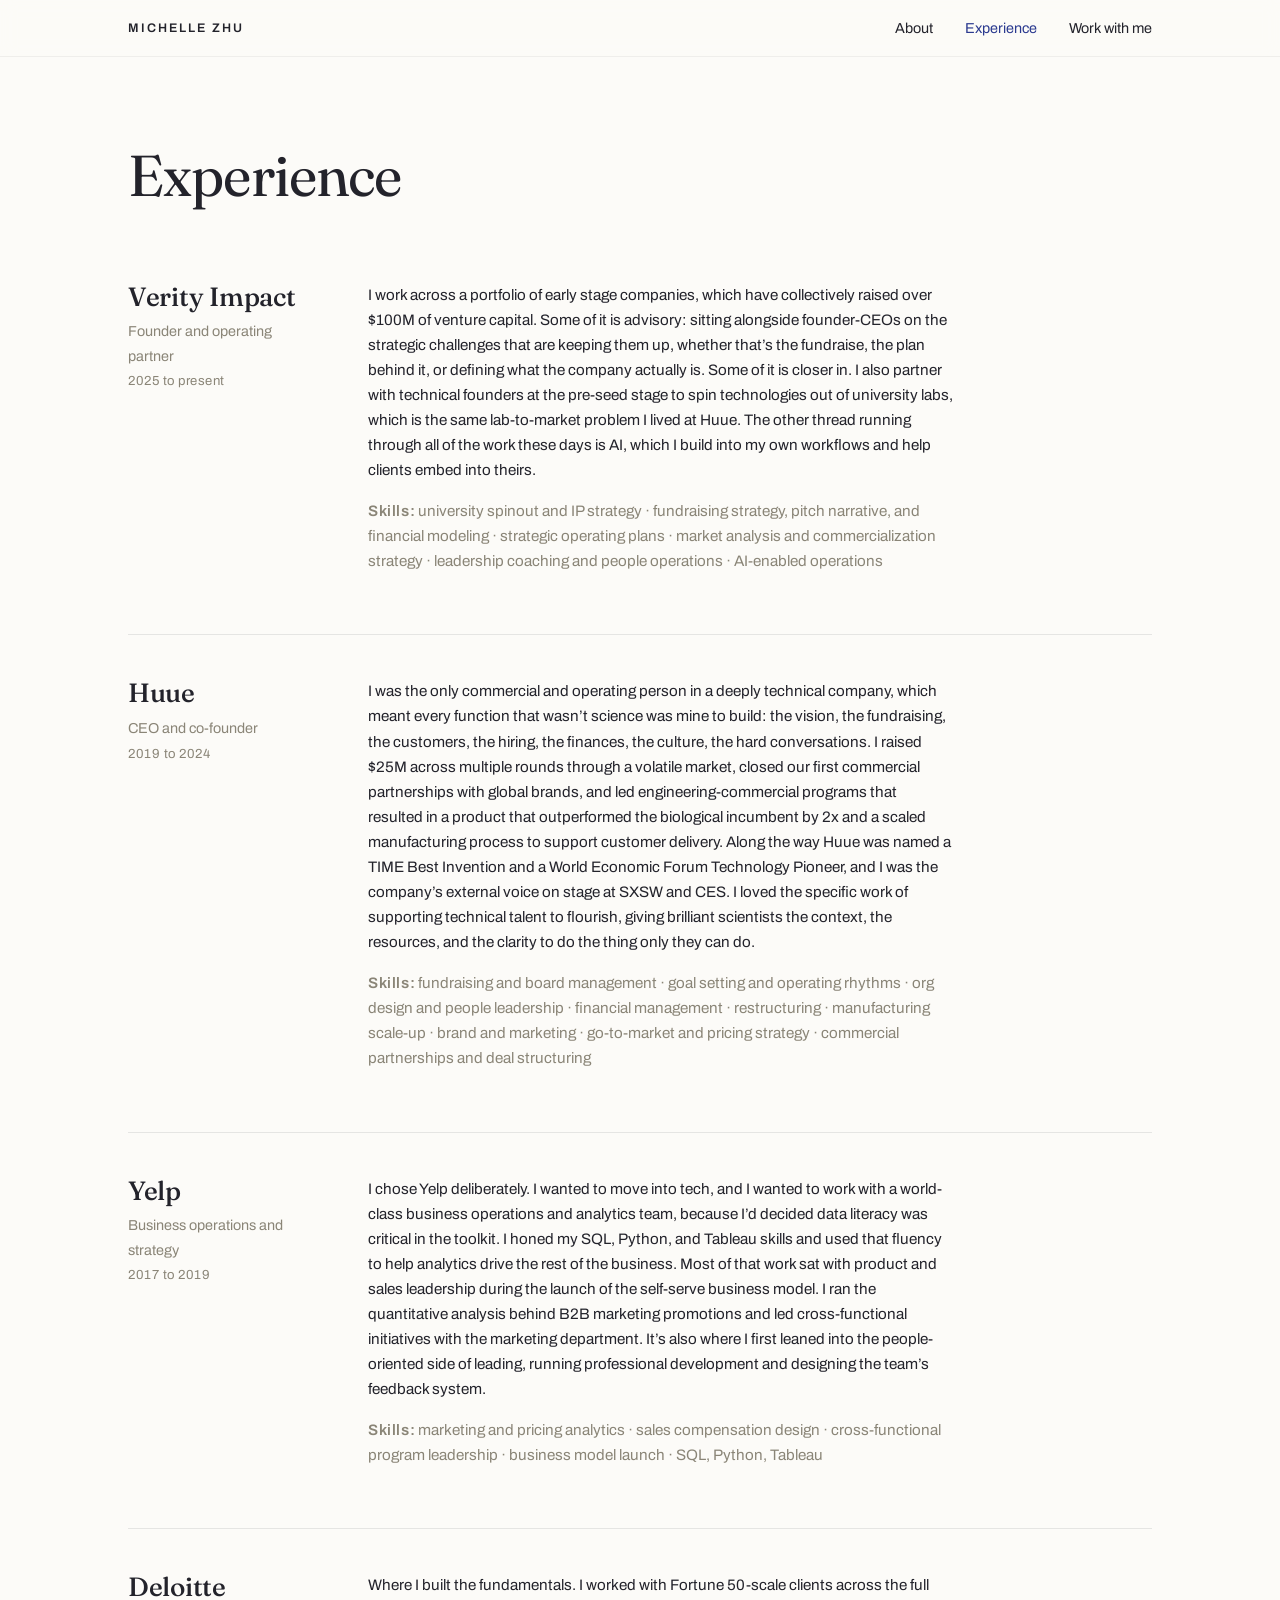
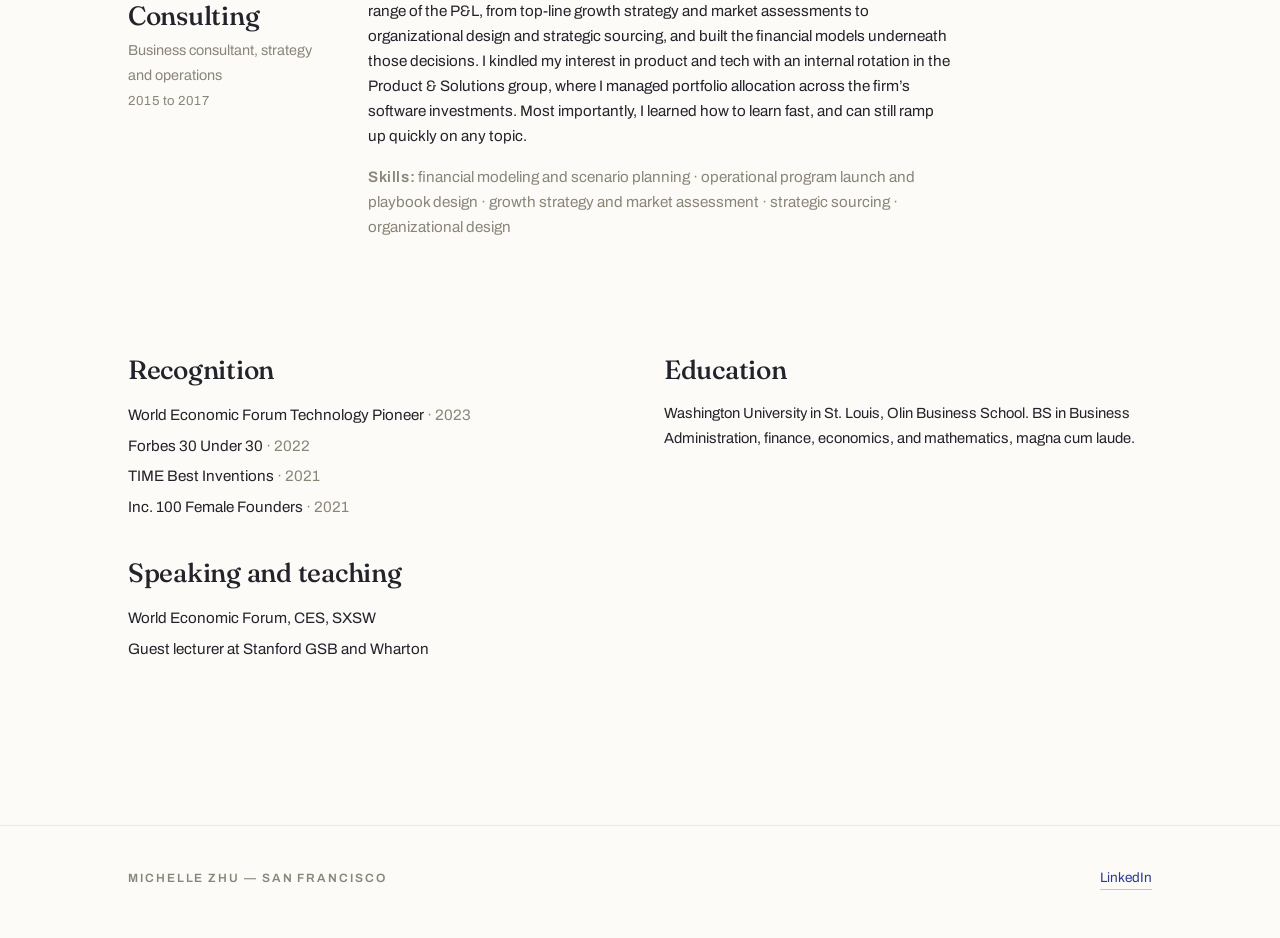
==== commit 1c54162b: "Nest Speaking and teaching under Recognition; group speaking venues; correct Education degree and sc" ====
--- a/experience.html
+++ b/experience.html
@@ -108,7 +108,7 @@
         </div>
       </div>
 
-      <!-- Recognition + Speaking and teaching + Education -->
+      <!-- Recognition (with Speaking and teaching) + Education -->
       <div class="compact-grid">
         <div class="compact">
           <h2 class="block-title">Recognition</h2>
@@ -118,19 +118,16 @@
             <li>TIME Best Inventions <span class="year">· 2021</span></li>
             <li>Inc. 100 Female Founders <span class="year">· 2021</span></li>
           </ul>
-        </div>
-        <div class="compact">
+
           <h2 class="block-title">Speaking and teaching</h2>
           <ul>
-            <li>World Economic Forum</li>
-            <li>CES</li>
-            <li>SXSW</li>
+            <li>World Economic Forum, CES, SXSW</li>
             <li>Guest lecturer at Stanford GSB and Wharton</li>
           </ul>
         </div>
         <div class="compact">
           <h2 class="block-title">Education</h2>
-          <p style="color: var(--ink);">Washington University, Olin Business School. BS in Business Administration, finance and economics, magna cum laude.</p>
+          <p style="color: var(--ink);">Washington University in St. Louis, Olin Business School. BS in Business Administration, finance, economics, and mathematics, magna cum laude.</p>
         </div>
       </div>
     </div>
--- a/styles.css
+++ b/styles.css
@@ -298,9 +298,6 @@
 @media (min-width: 720px) {
   .compact-grid { grid-template-columns: 1fr 1fr; }
 }
-@media (min-width: 940px) {
-  .compact-grid { grid-template-columns: repeat(3, 1fr); }
-}
 .compact h3 {
   margin: 0 0 1rem;
 }
@@ -312,6 +309,10 @@
   letter-spacing: -0.01em;
   color: var(--ink);
   margin: 0 0 1rem;
+}
+/* A second titled block stacked in the same column (e.g. Speaking under Recognition) */
+.compact .block-title:not(:first-child) {
+  margin-top: clamp(1.75rem, 3vw, 2.25rem);
 }
 .compact ul {
   list-style: none;
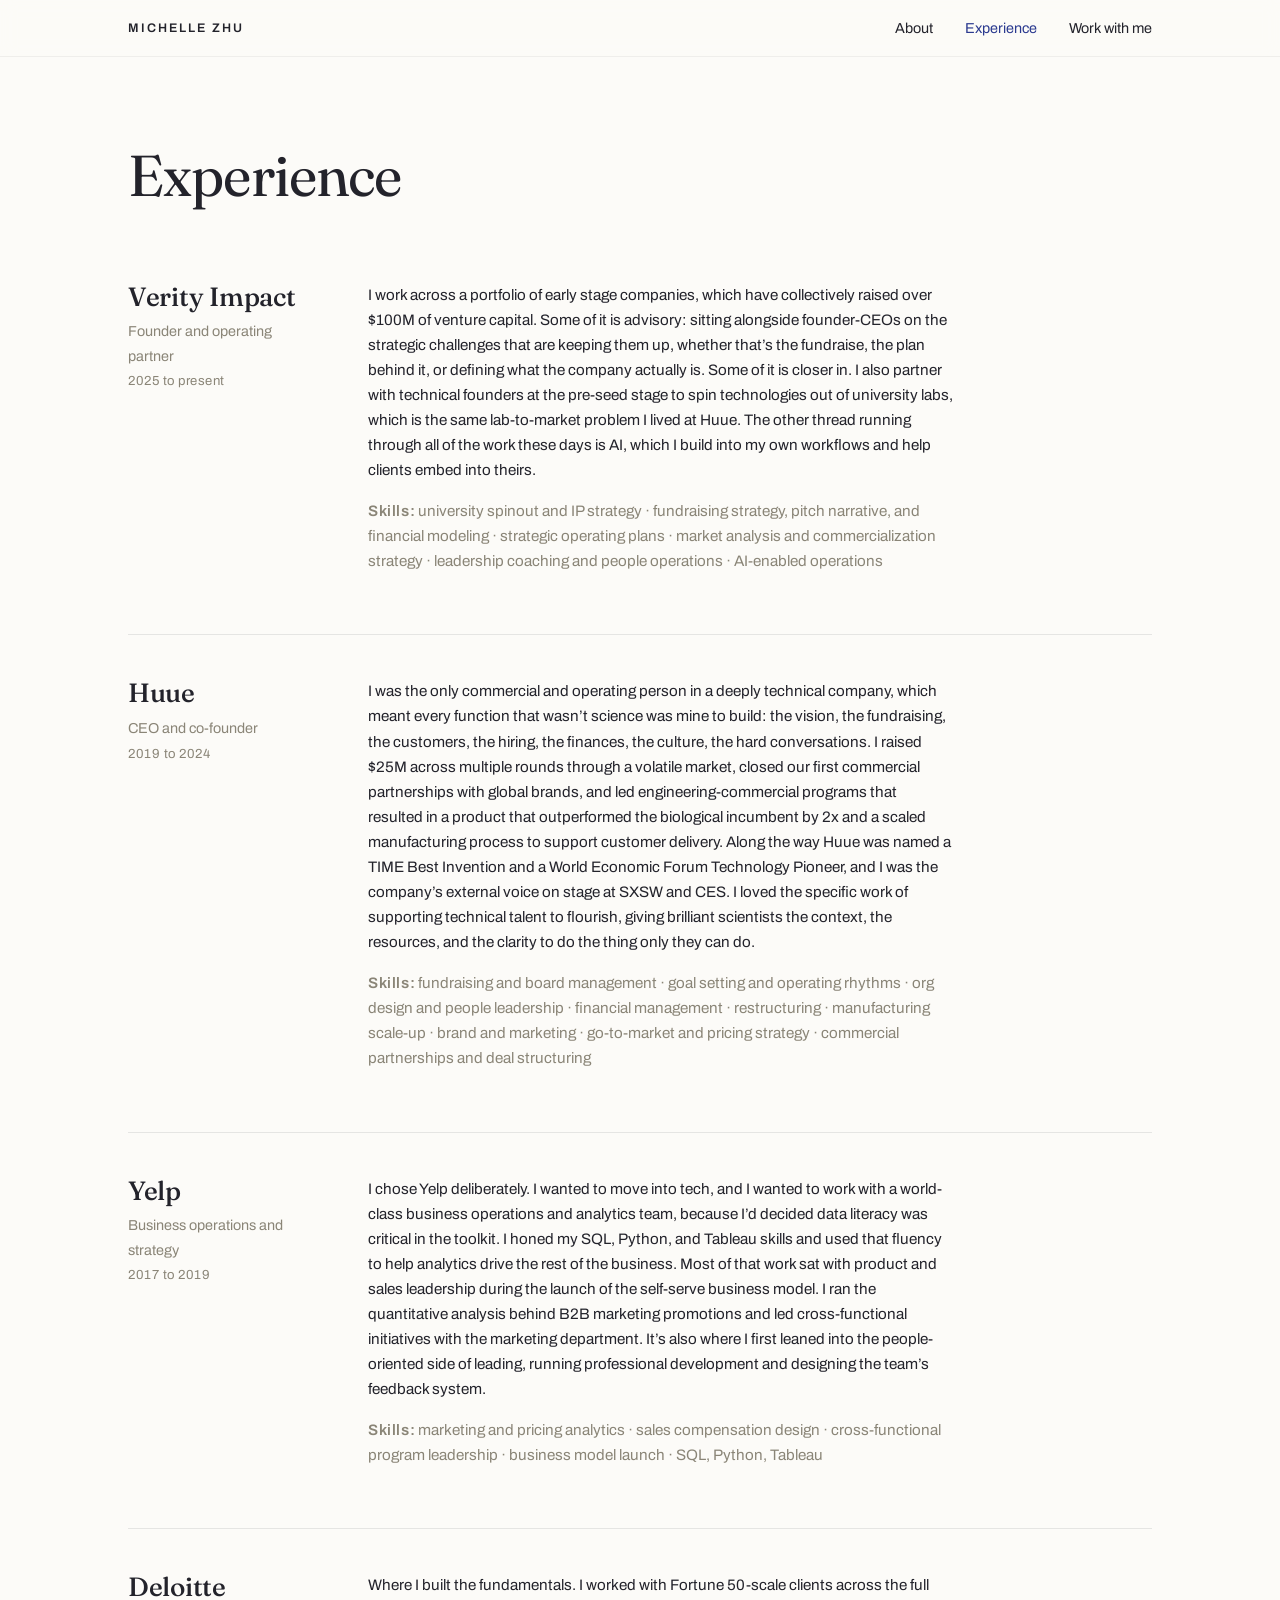
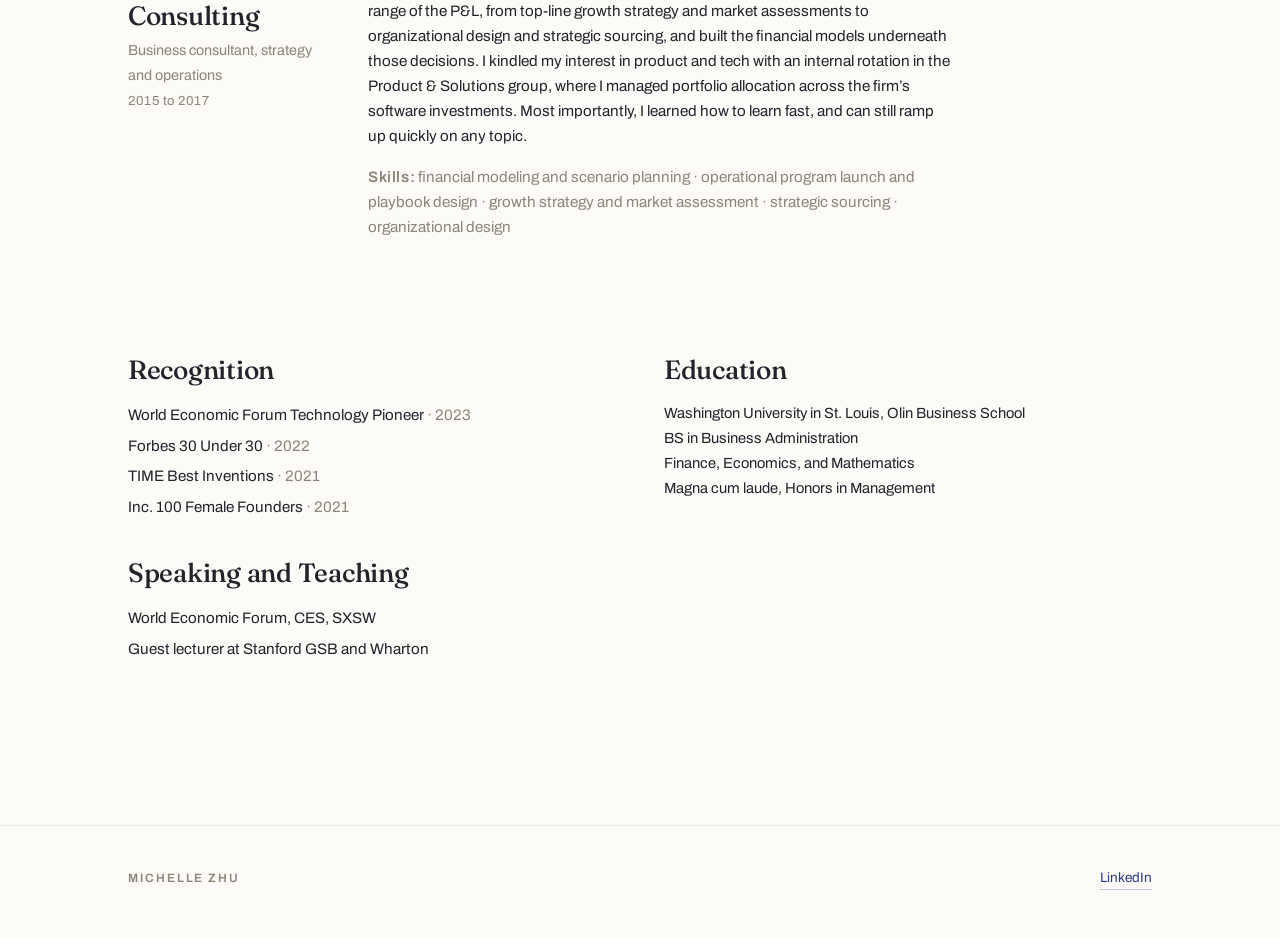
==== commit f4885165: "Copy polish: capitalize Teaching, reformat Education, remove San Francisco from footers and hero kic" ====
--- a/experience.html
+++ b/experience.html
@@ -119,7 +119,7 @@
             <li>Inc. 100 Female Founders <span class="year">· 2021</span></li>
           </ul>
 
-          <h2 class="block-title">Speaking and teaching</h2>
+          <h2 class="block-title">Speaking and Teaching</h2>
           <ul>
             <li>World Economic Forum, CES, SXSW</li>
             <li>Guest lecturer at Stanford GSB and Wharton</li>
@@ -127,7 +127,7 @@
         </div>
         <div class="compact">
           <h2 class="block-title">Education</h2>
-          <p style="color: var(--ink);">Washington University in St. Louis, Olin Business School. BS in Business Administration, finance, economics, and mathematics, magna cum laude.</p>
+          <p style="color: var(--ink);">Washington University in St. Louis, Olin Business School<br />BS in Business Administration<br />Finance, Economics, and Mathematics<br />Magna cum laude, Honors in Management</p>
         </div>
       </div>
     </div>
@@ -136,7 +136,7 @@
   <!-- ===================== FOOTER ===================== -->
   <footer>
     <div class="wrap footer-inner">
-      <span class="label">Michelle Zhu — San Francisco</span>
+      <span class="label">Michelle Zhu</span>
       <a href="https://linkedin.com/in/michellejzhu35" target="_blank" rel="noopener">LinkedIn</a>
     </div>
   </footer>
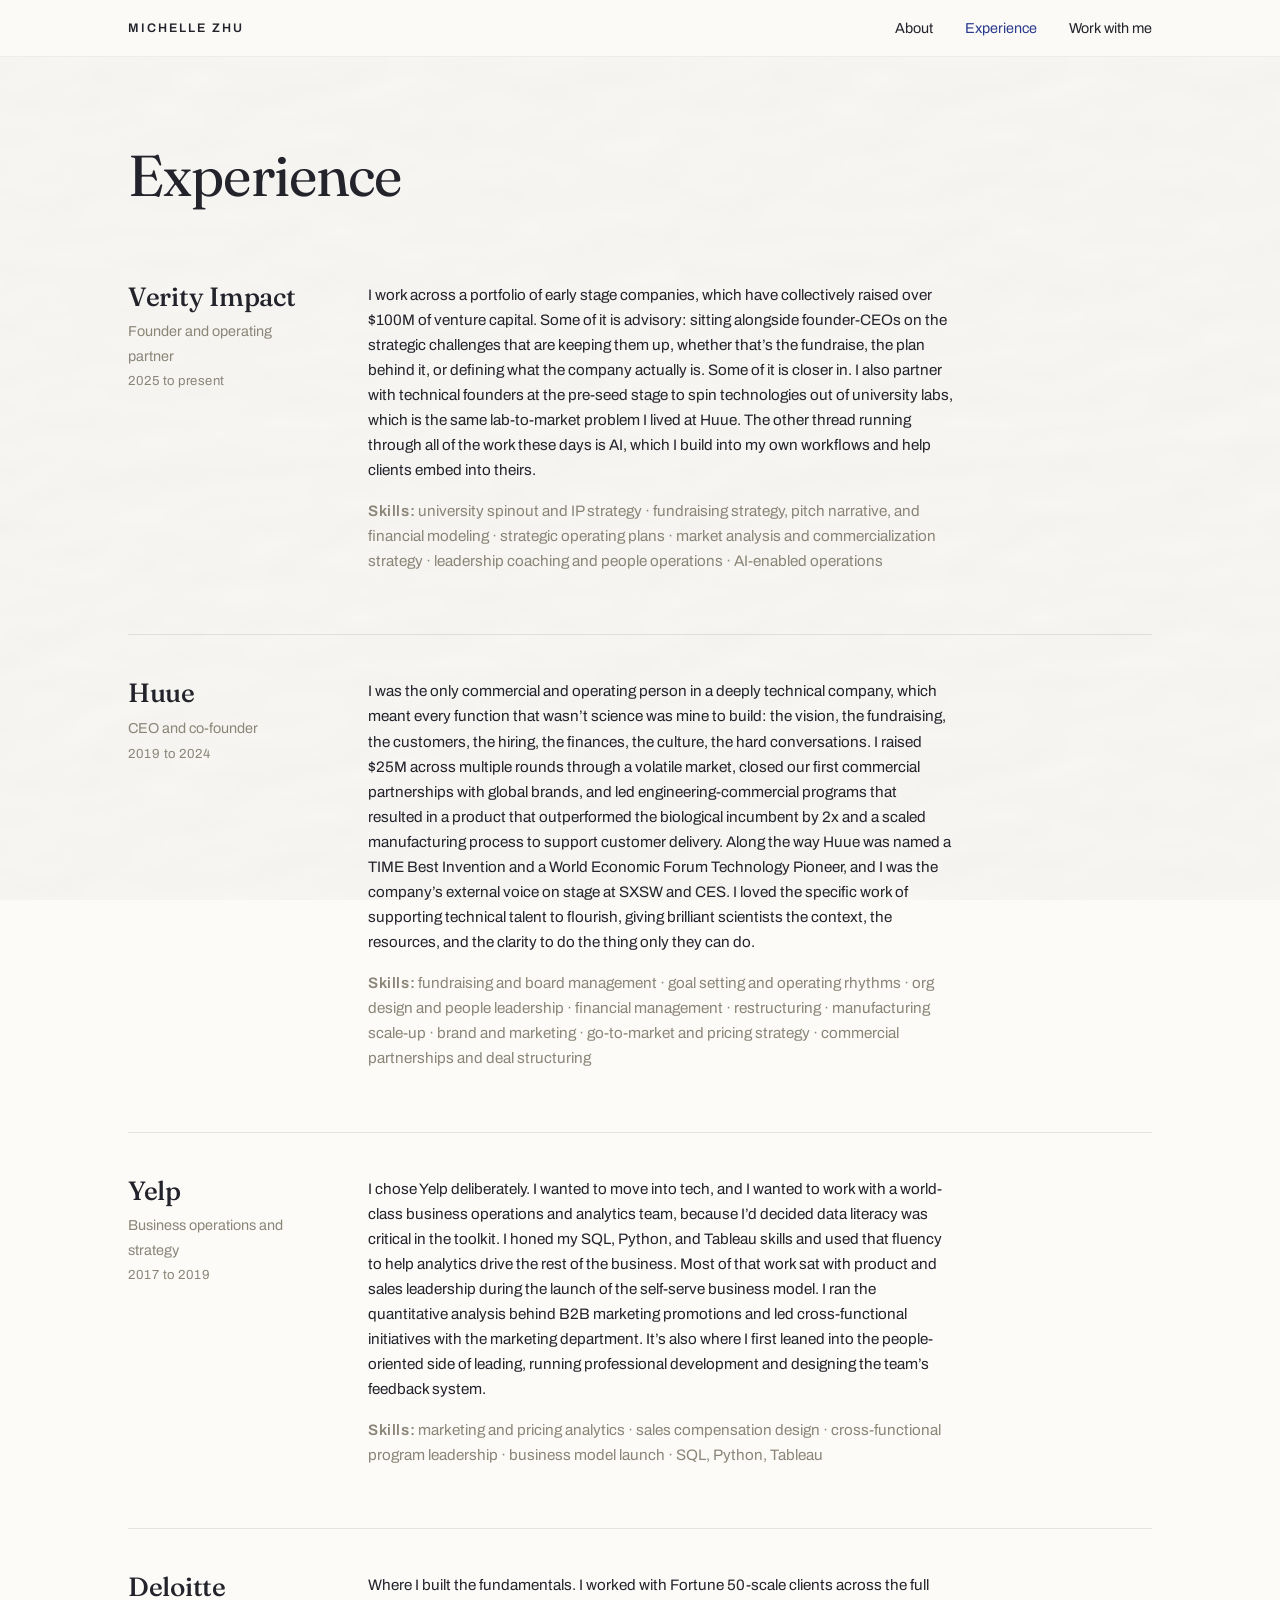
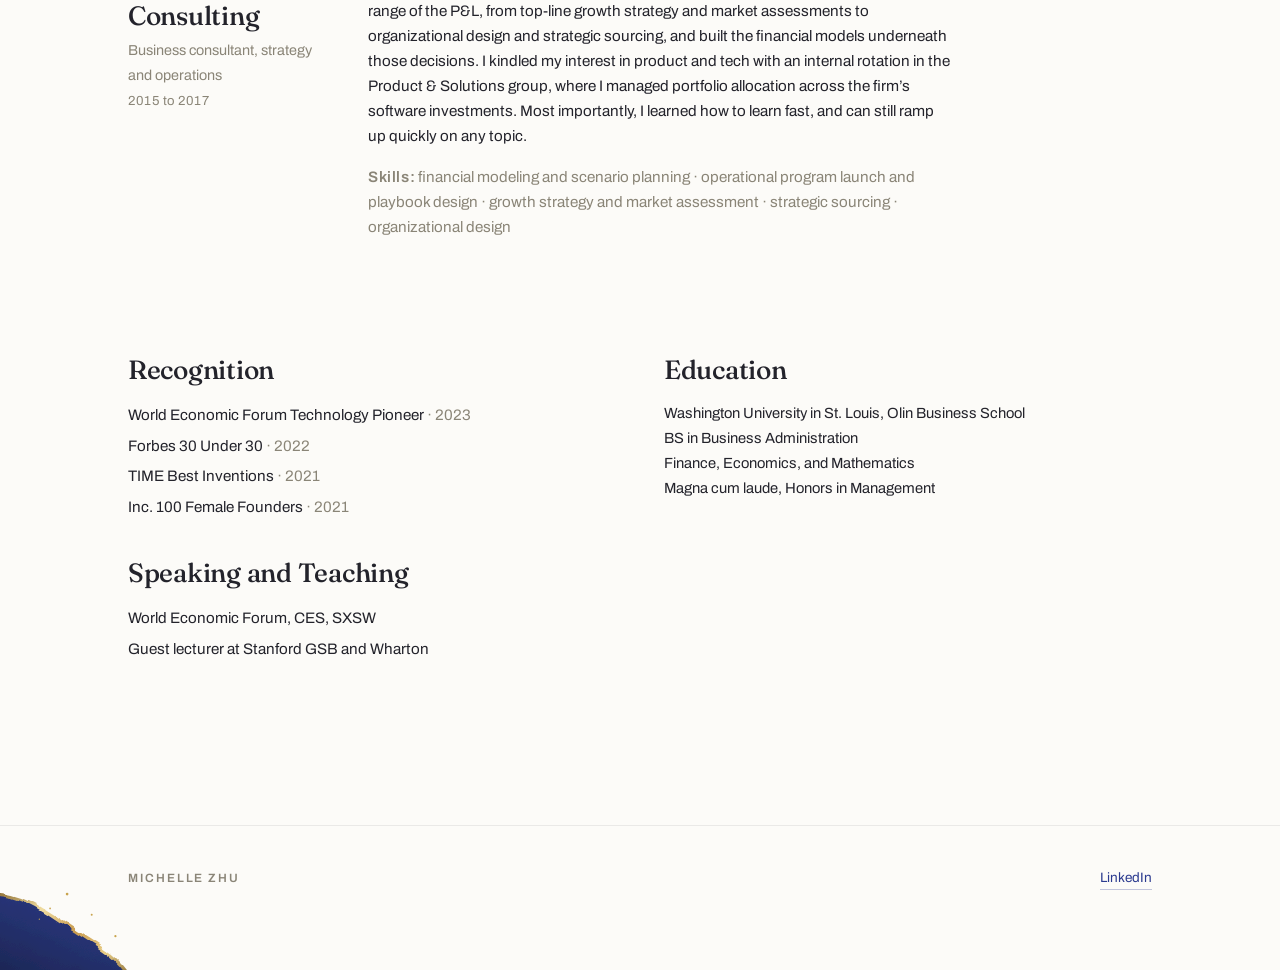
==== commit f93c3610: "Add Kintsugi paper: subtle plaster texture site-wide + navy/gold corner accents (larger on About)" ====
--- a/experience.html
+++ b/experience.html
@@ -134,7 +134,29 @@
   </section>
 
   <!-- ===================== FOOTER ===================== -->
-  <footer>
+  <footer class="has-accent">
+    <svg class="kintsugi kintsugi--foot" viewBox="0 0 380 320" xmlns="http://www.w3.org/2000/svg" aria-hidden="true" focusable="false">
+      <defs>
+        <linearGradient id="kNavy" x1="0" y1="1" x2="0.7" y2="0">
+          <stop offset="0" stop-color="#1b2551" /><stop offset="1" stop-color="#2c3a86" />
+        </linearGradient>
+        <linearGradient id="kGold" x1="0" y1="0" x2="1" y2="1">
+          <stop offset="0" stop-color="#8A6A2E" /><stop offset="0.28" stop-color="#F0DCA0" />
+          <stop offset="0.52" stop-color="#C79A4E" /><stop offset="0.76" stop-color="#EAD08A" /><stop offset="1" stop-color="#7c5f2a" />
+        </linearGradient>
+        <filter id="kTorn" x="-30%" y="-30%" width="160%" height="160%">
+          <feTurbulence type="fractalNoise" baseFrequency="0.022 0.03" numOctaves="2" seed="7" result="t" />
+          <feDisplacementMap in="SourceGraphic" in2="t" scale="20" xChannelSelector="R" yChannelSelector="G" />
+        </filter>
+      </defs>
+      <g filter="url(#kTorn)">
+        <path d="M-20,340 L-20,150 C55,148 110,196 165,232 C220,268 262,286 292,340 Z" fill="url(#kNavy)" />
+        <path d="M-20,150 C55,148 110,196 165,232 C220,268 262,286 292,340" fill="none" stroke="url(#kGold)" stroke-width="7" stroke-linecap="round" />
+      </g>
+      <g fill="#C9A44E">
+        <circle cx="150" cy="150" r="3" /><circle cx="205" cy="196" r="2.2" /><circle cx="112" cy="182" r="1.9" /><circle cx="258" cy="244" r="2.5" /><circle cx="88" cy="206" r="1.5" />
+      </g>
+    </svg>
     <div class="wrap footer-inner">
       <span class="label">Michelle Zhu</span>
       <a href="https://linkedin.com/in/michellejzhu35" target="_blank" rel="noopener">LinkedIn</a>
--- a/styles.css
+++ b/styles.css
@@ -39,6 +39,8 @@
 
 /* ---------- Layout helpers ---------- */
 .wrap {
+  position: relative;
+  z-index: 1;
   width: 100%;
   max-width: var(--max);
   margin: 0 auto;
@@ -108,6 +110,8 @@
 
 /* ---------- Hero (About) ---------- */
 .hero {
+  position: relative;
+  overflow: hidden;
   padding-top: clamp(3.5rem, 9vw, 6.5rem);
   padding-bottom: clamp(2.5rem, 6vw, 4rem);
 }
@@ -498,3 +502,42 @@
   html { scroll-behavior: auto; }
   * { transition: none !important; }
 }
+
+/* ---------- Kintsugi paper ---------- */
+/* Subtle carved-white plaster texture across the whole page. Fixed so it reads as
+   the paper itself, multiply-blended so only the soft shadows show. */
+body::before {
+  content: "";
+  position: fixed;
+  inset: 0;
+  z-index: -1;
+  pointer-events: none;
+  opacity: 0.5;
+  mix-blend-mode: multiply;
+  background-image: url("data:image/svg+xml,%3Csvg xmlns='http://www.w3.org/2000/svg' width='680' height='680'%3E%3Cfilter id='p'%3E%3CfeTurbulence type='fractalNoise' baseFrequency='0.011 0.021' numOctaves='2' seed='4' result='n'/%3E%3CfeDiffuseLighting in='n' lighting-color='%23ffffff' surfaceScale='1.5' diffuseConstant='1'%3E%3CfeDistantLight azimuth='235' elevation='62'/%3E%3C/feDiffuseLighting%3E%3C/filter%3E%3Crect width='680' height='680' filter='url(%23p)'/%3E%3C/svg%3E");
+  background-size: 680px 680px;
+}
+
+/* Kintsugi accent — navy + gold "paint" tucked into an empty corner. */
+.kintsugi {
+  position: absolute;
+  z-index: 0;
+  pointer-events: none;
+  height: auto;
+}
+.kintsugi--hero-bl {
+  left: 0;
+  bottom: 0;
+  width: clamp(150px, 24vw, 300px);
+}
+/* Small corner mark in an interior page's footer, below the text. */
+footer.has-accent {
+  position: relative;
+  overflow: hidden;
+  padding-bottom: 5rem;
+}
+.kintsugi--foot {
+  left: 0;
+  bottom: 0;
+  width: clamp(110px, 15vw, 170px);
+}
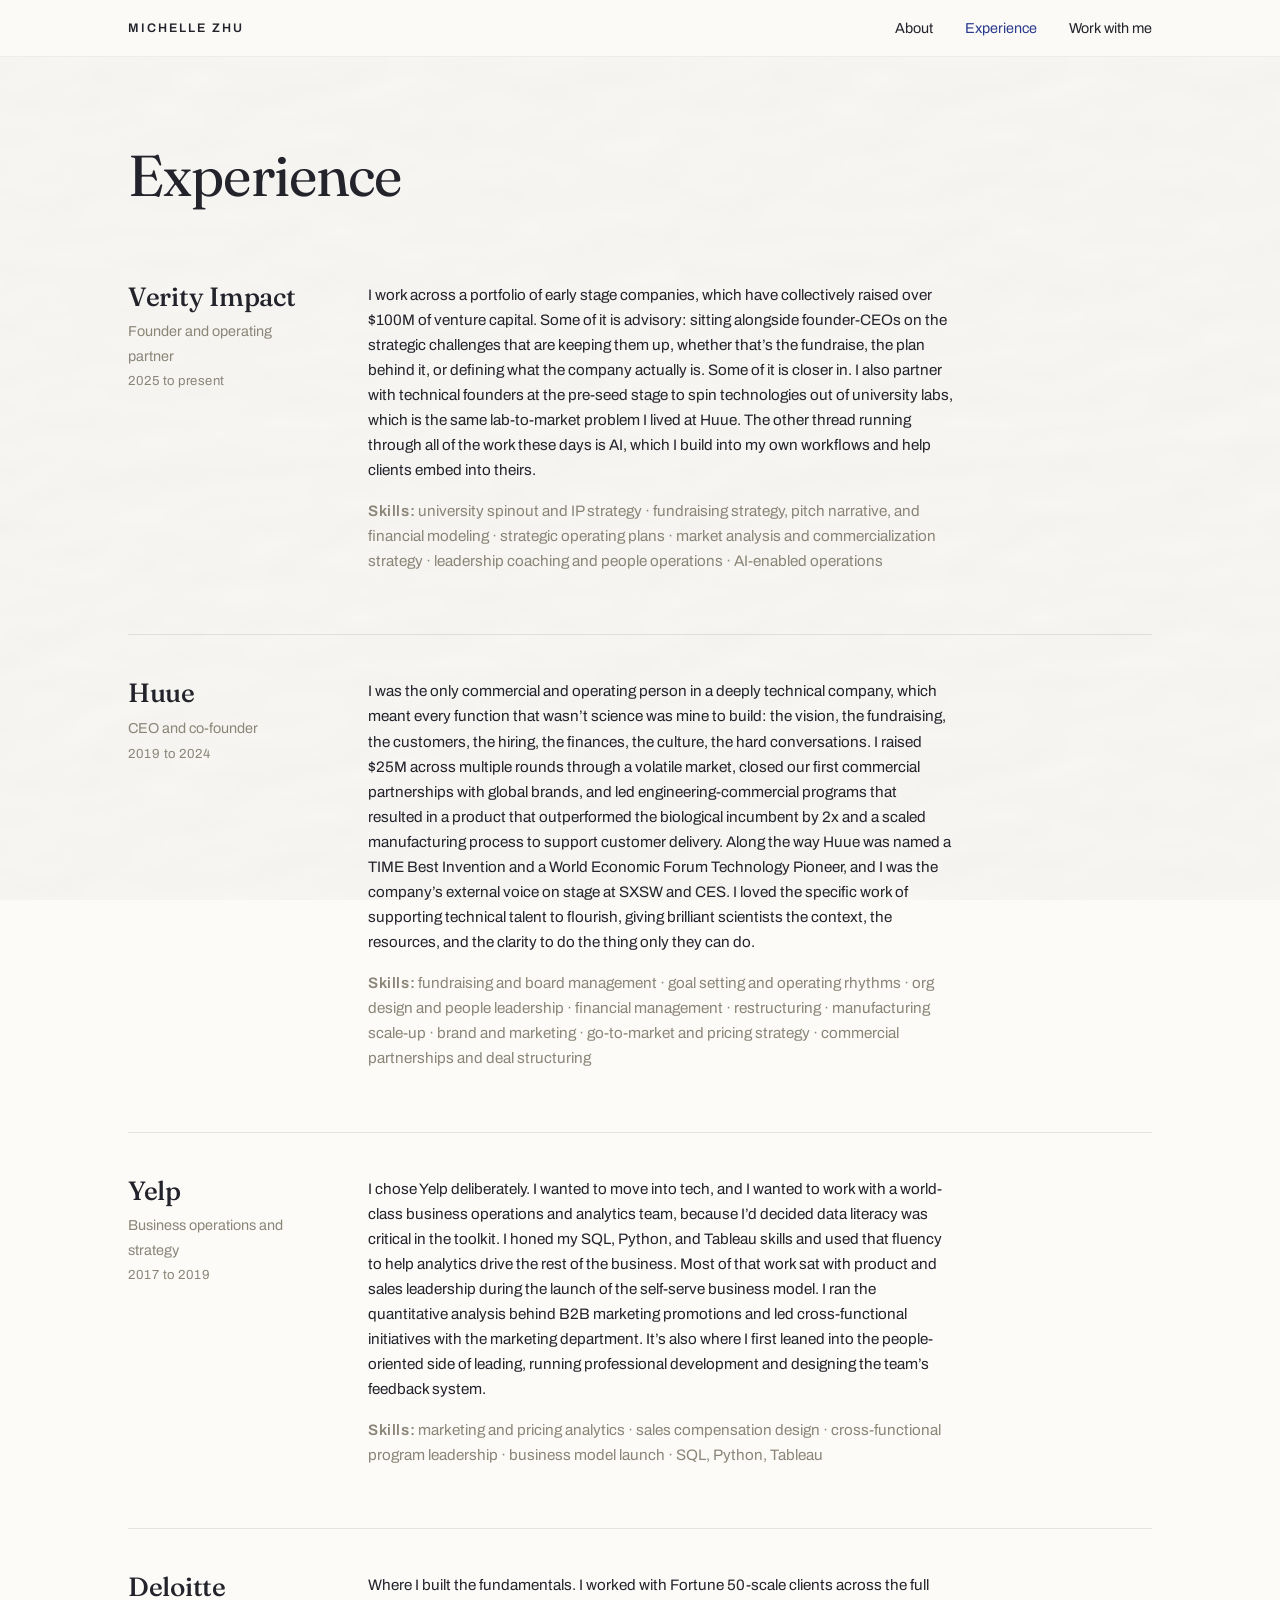
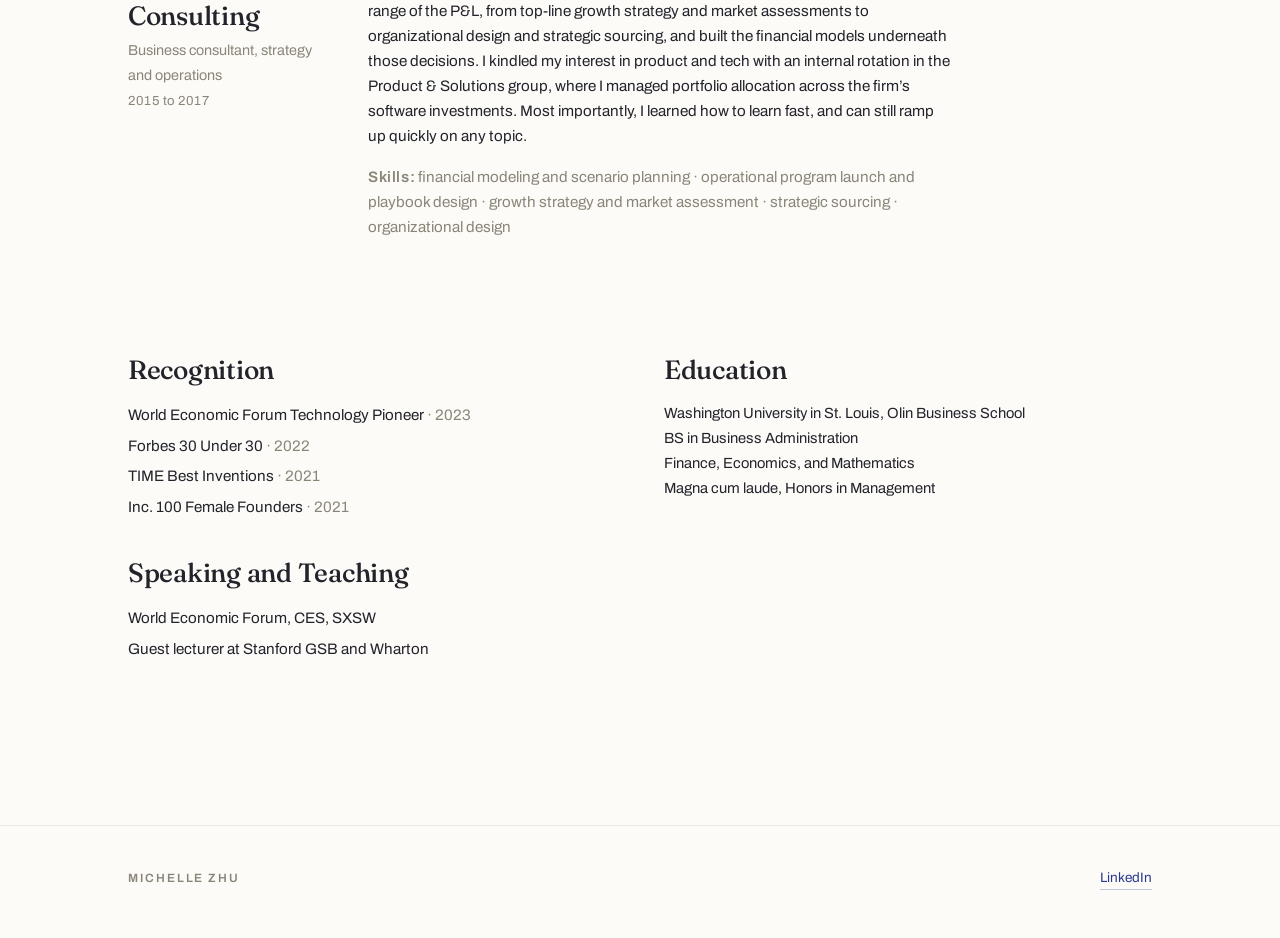
==== commit 711bf50a: "Remove Kintsugi navy/gold accents; keep the paper texture site-wide" ====
--- a/experience.html
+++ b/experience.html
@@ -134,29 +134,7 @@
   </section>
 
   <!-- ===================== FOOTER ===================== -->
-  <footer class="has-accent">
-    <svg class="kintsugi kintsugi--foot" viewBox="0 0 380 320" xmlns="http://www.w3.org/2000/svg" aria-hidden="true" focusable="false">
-      <defs>
-        <linearGradient id="kNavy" x1="0" y1="1" x2="0.7" y2="0">
-          <stop offset="0" stop-color="#1b2551" /><stop offset="1" stop-color="#2c3a86" />
-        </linearGradient>
-        <linearGradient id="kGold" x1="0" y1="0" x2="1" y2="1">
-          <stop offset="0" stop-color="#8A6A2E" /><stop offset="0.28" stop-color="#F0DCA0" />
-          <stop offset="0.52" stop-color="#C79A4E" /><stop offset="0.76" stop-color="#EAD08A" /><stop offset="1" stop-color="#7c5f2a" />
-        </linearGradient>
-        <filter id="kTorn" x="-30%" y="-30%" width="160%" height="160%">
-          <feTurbulence type="fractalNoise" baseFrequency="0.022 0.03" numOctaves="2" seed="7" result="t" />
-          <feDisplacementMap in="SourceGraphic" in2="t" scale="20" xChannelSelector="R" yChannelSelector="G" />
-        </filter>
-      </defs>
-      <g filter="url(#kTorn)">
-        <path d="M-20,340 L-20,150 C55,148 110,196 165,232 C220,268 262,286 292,340 Z" fill="url(#kNavy)" />
-        <path d="M-20,150 C55,148 110,196 165,232 C220,268 262,286 292,340" fill="none" stroke="url(#kGold)" stroke-width="7" stroke-linecap="round" />
-      </g>
-      <g fill="#C9A44E">
-        <circle cx="150" cy="150" r="3" /><circle cx="205" cy="196" r="2.2" /><circle cx="112" cy="182" r="1.9" /><circle cx="258" cy="244" r="2.5" /><circle cx="88" cy="206" r="1.5" />
-      </g>
-    </svg>
+  <footer>
     <div class="wrap footer-inner">
       <span class="label">Michelle Zhu</span>
       <a href="https://linkedin.com/in/michellejzhu35" target="_blank" rel="noopener">LinkedIn</a>
--- a/styles.css
+++ b/styles.css
@@ -39,8 +39,6 @@
 
 /* ---------- Layout helpers ---------- */
 .wrap {
-  position: relative;
-  z-index: 1;
   width: 100%;
   max-width: var(--max);
   margin: 0 auto;
@@ -110,8 +108,6 @@
 
 /* ---------- Hero (About) ---------- */
 .hero {
-  position: relative;
-  overflow: hidden;
   padding-top: clamp(3.5rem, 9vw, 6.5rem);
   padding-bottom: clamp(2.5rem, 6vw, 4rem);
 }
@@ -503,7 +499,7 @@
   * { transition: none !important; }
 }
 
-/* ---------- Kintsugi paper ---------- */
+/* ---------- Paper texture ---------- */
 /* Subtle carved-white plaster texture across the whole page. Fixed so it reads as
    the paper itself, multiply-blended so only the soft shadows show. */
 body::before {
@@ -517,27 +513,3 @@
   background-image: url("data:image/svg+xml,%3Csvg xmlns='http://www.w3.org/2000/svg' width='680' height='680'%3E%3Cfilter id='p'%3E%3CfeTurbulence type='fractalNoise' baseFrequency='0.011 0.021' numOctaves='2' seed='4' result='n'/%3E%3CfeDiffuseLighting in='n' lighting-color='%23ffffff' surfaceScale='1.5' diffuseConstant='1'%3E%3CfeDistantLight azimuth='235' elevation='62'/%3E%3C/feDiffuseLighting%3E%3C/filter%3E%3Crect width='680' height='680' filter='url(%23p)'/%3E%3C/svg%3E");
   background-size: 680px 680px;
 }
-
-/* Kintsugi accent — navy + gold "paint" tucked into an empty corner. */
-.kintsugi {
-  position: absolute;
-  z-index: 0;
-  pointer-events: none;
-  height: auto;
-}
-.kintsugi--hero-bl {
-  left: 0;
-  bottom: 0;
-  width: clamp(150px, 24vw, 300px);
-}
-/* Small corner mark in an interior page's footer, below the text. */
-footer.has-accent {
-  position: relative;
-  overflow: hidden;
-  padding-bottom: 5rem;
-}
-.kintsugi--foot {
-  left: 0;
-  bottom: 0;
-  width: clamp(110px, 15vw, 170px);
-}
